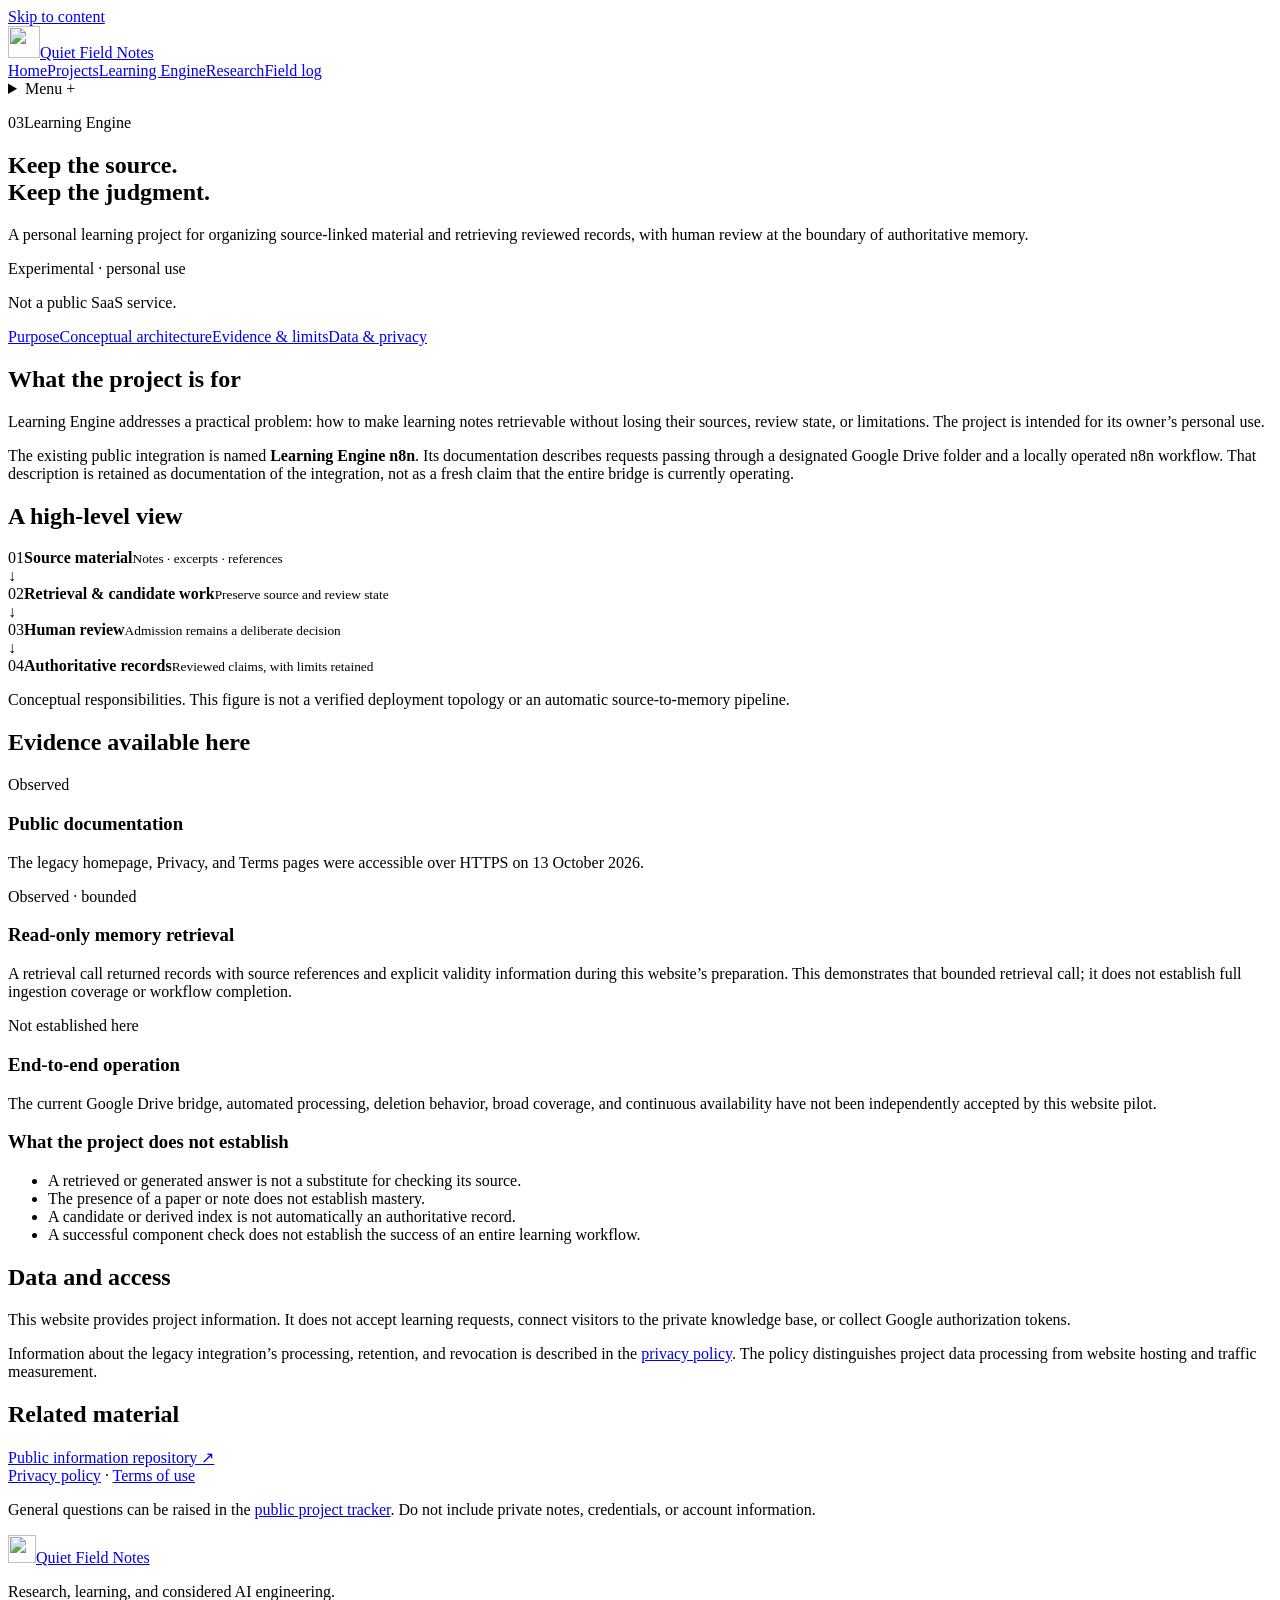
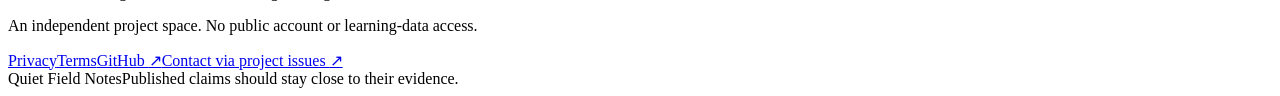
==== learning-engine.html @ ac960f38 "Publish reviewed pilot from Sites source a2852daf: learning-engine.html" ====
<!doctype html>
<html lang="en"><head><meta charset="utf-8"><meta name="viewport" content="width=device-width,initial-scale=1"><meta name="description" content="A personal learning project with source-linked material, reviewed memory, and explicit evidence limits."><meta name="color-scheme" content="light"><title>Learning Engine | Quiet Field Notes</title><link rel="icon" href="assets/mark.svg" type="image/svg+xml"><link rel="stylesheet" href="assets/site.css"></head>
<body><a class="skip-link" href="#main">Skip to content</a><header class="site-header"><div class="shell header-inner"><a class="brand" href="index.html" aria-label="Quiet Field Notes home"><img src="assets/mark.svg" width="32" height="32" alt=""><span>Quiet Field Notes</span></a><nav class="desktop-nav" aria-label="Main navigation"><a href="index.html">Home</a><a href="projects.html">Projects</a><a href="learning-engine.html" aria-current="page">Learning Engine</a><a href="research.html">Research</a><a href="log.html">Field log</a></nav><details class="mobile-nav"><summary>Menu <span aria-hidden="true">+</span></summary><nav aria-label="Mobile navigation"><a href="index.html">Home</a><a href="projects.html">Projects</a><a href="learning-engine.html" aria-current="page">Learning Engine</a><a href="research.html">Research</a><a href="log.html">Field log</a></nav></details></div></header>
<main id="main" tabindex="-1"><section class="page-head shell"><p class="eyebrow"><span class="index">03</span>Learning Engine</p><h1>Keep the source.<br>Keep the judgment.</h1><p class="lede">A personal learning project for organizing source-linked material and retrieving reviewed records, with human review at the boundary of authoritative memory.</p></section><section class="shell two-column content-section"><aside class="side-note"><span class="tag "><span class="tag-dot" aria-hidden="true"></span>Experimental · personal use</span><p>Not a public SaaS service.</p><nav aria-label="Learning Engine sections"><a href="#purpose">Purpose</a><a href="#architecture">Conceptual architecture</a><a href="#evidence">Evidence & limits</a><a href="#privacy">Data & privacy</a></nav></aside><div class="prose"><section id="purpose"><h2>What the project is for</h2><p>Learning Engine addresses a practical problem: how to make learning notes retrievable without losing their sources, review state, or limitations. The project is intended for its owner’s personal use.</p><p>The existing public integration is named <strong>Learning Engine n8n</strong>. Its documentation describes requests passing through a designated Google Drive folder and a locally operated n8n workflow. That description is retained as documentation of the integration, not as a fresh claim that the entire bridge is currently operating.</p></section><section id="architecture"><h2>A high-level view</h2><div class="architecture" role="img" aria-label="Conceptual model: source material, retrieval, human review, and authoritative records. This is not a deployment topology."><div><span>01</span><strong>Source material</strong><small>Notes · excerpts · references</small></div><span class="flow-arrow" aria-hidden="true">↓</span><div><span>02</span><strong>Retrieval & candidate work</strong><small>Preserve source and review state</small></div><span class="flow-arrow" aria-hidden="true">↓</span><div class="review-step"><span>03</span><strong>Human review</strong><small>Admission remains a deliberate decision</small></div><span class="flow-arrow" aria-hidden="true">↓</span><div><span>04</span><strong>Authoritative records</strong><small>Reviewed claims, with limits retained</small></div></div><p class="caption">Conceptual responsibilities. This figure is not a verified deployment topology or an automatic source-to-memory pipeline.</p></section><section id="evidence"><h2>Evidence available here</h2><div class="evidence-list"><article><span class="evidence-label">Observed</span><h3>Public documentation</h3><p>The legacy homepage, Privacy, and Terms pages were accessible over HTTPS on 13 October 2026.</p></article><article><span class="evidence-label">Observed · bounded</span><h3>Read-only memory retrieval</h3><p>A retrieval call returned records with source references and explicit validity information during this website’s preparation. This demonstrates that bounded retrieval call; it does not establish full ingestion coverage or workflow completion.</p></article><article><span class="evidence-label muted">Not established here</span><h3>End-to-end operation</h3><p>The current Google Drive bridge, automated processing, deletion behavior, broad coverage, and continuous availability have not been independently accepted by this website pilot.</p></article></div><h3>What the project does not establish</h3><ul><li>A retrieved or generated answer is not a substitute for checking its source.</li><li>The presence of a paper or note does not establish mastery.</li><li>A candidate or derived index is not automatically an authoritative record.</li><li>A successful component check does not establish the success of an entire learning workflow.</li></ul></section><section id="privacy"><h2>Data and access</h2><p>This website provides project information. It does not accept learning requests, connect visitors to the private knowledge base, or collect Google authorization tokens.</p><p>Information about the legacy integration’s processing, retention, and revocation is described in the <a href="privacy.html">privacy policy</a>. The policy distinguishes project data processing from website hosting and traffic measurement.</p></section><section><h2>Related material</h2><p><a href="https://github.com/hutianjie12345/learning-engine-info">Public information repository ↗</a><br><a href="privacy.html">Privacy policy</a> · <a href="terms.html">Terms of use</a></p><p>General questions can be raised in the <a href="https://github.com/hutianjie12345/learning-engine-info/issues">public project tracker</a>. Do not include private notes, credentials, or account information.</p></section></div></section></main>
<footer class="site-footer"><div class="shell footer-grid"><div><a class="brand" href="index.html"><img src="assets/mark.svg" width="28" height="28" alt=""><span>Quiet Field Notes</span></a><p>Research, learning, and considered AI engineering.</p><p class="fine">An independent project space. No public account or learning-data access.</p></div><nav aria-label="Footer navigation"><a href="privacy.html">Privacy</a><a href="terms.html">Terms</a><a href="https://github.com/hutianjie12345/learning-engine-info">GitHub <span aria-hidden="true">↗</span></a><a href="https://github.com/hutianjie12345/learning-engine-info/issues">Contact via project issues <span aria-hidden="true">↗</span></a></nav></div><div class="shell footer-bottom"><span>Quiet Field Notes</span><span>Published claims should stay close to their evidence.</span></div></footer></body></html>
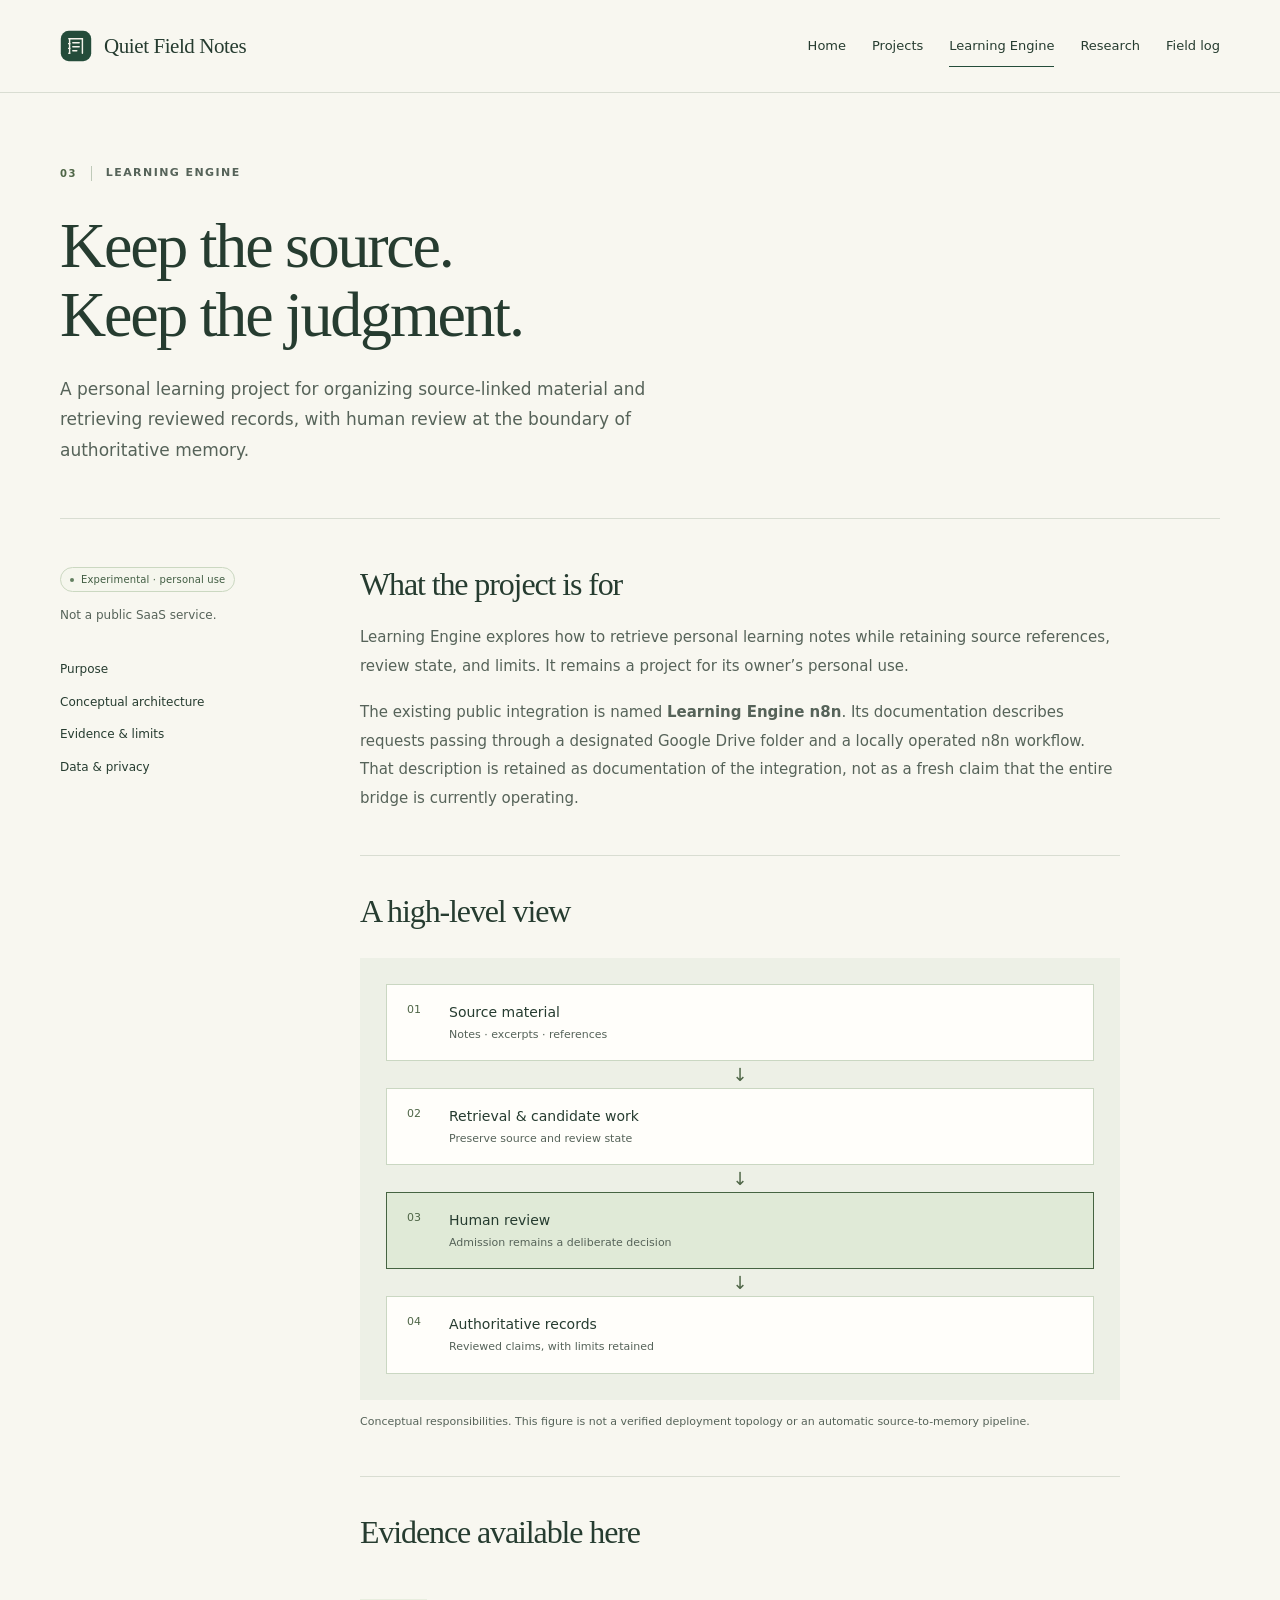
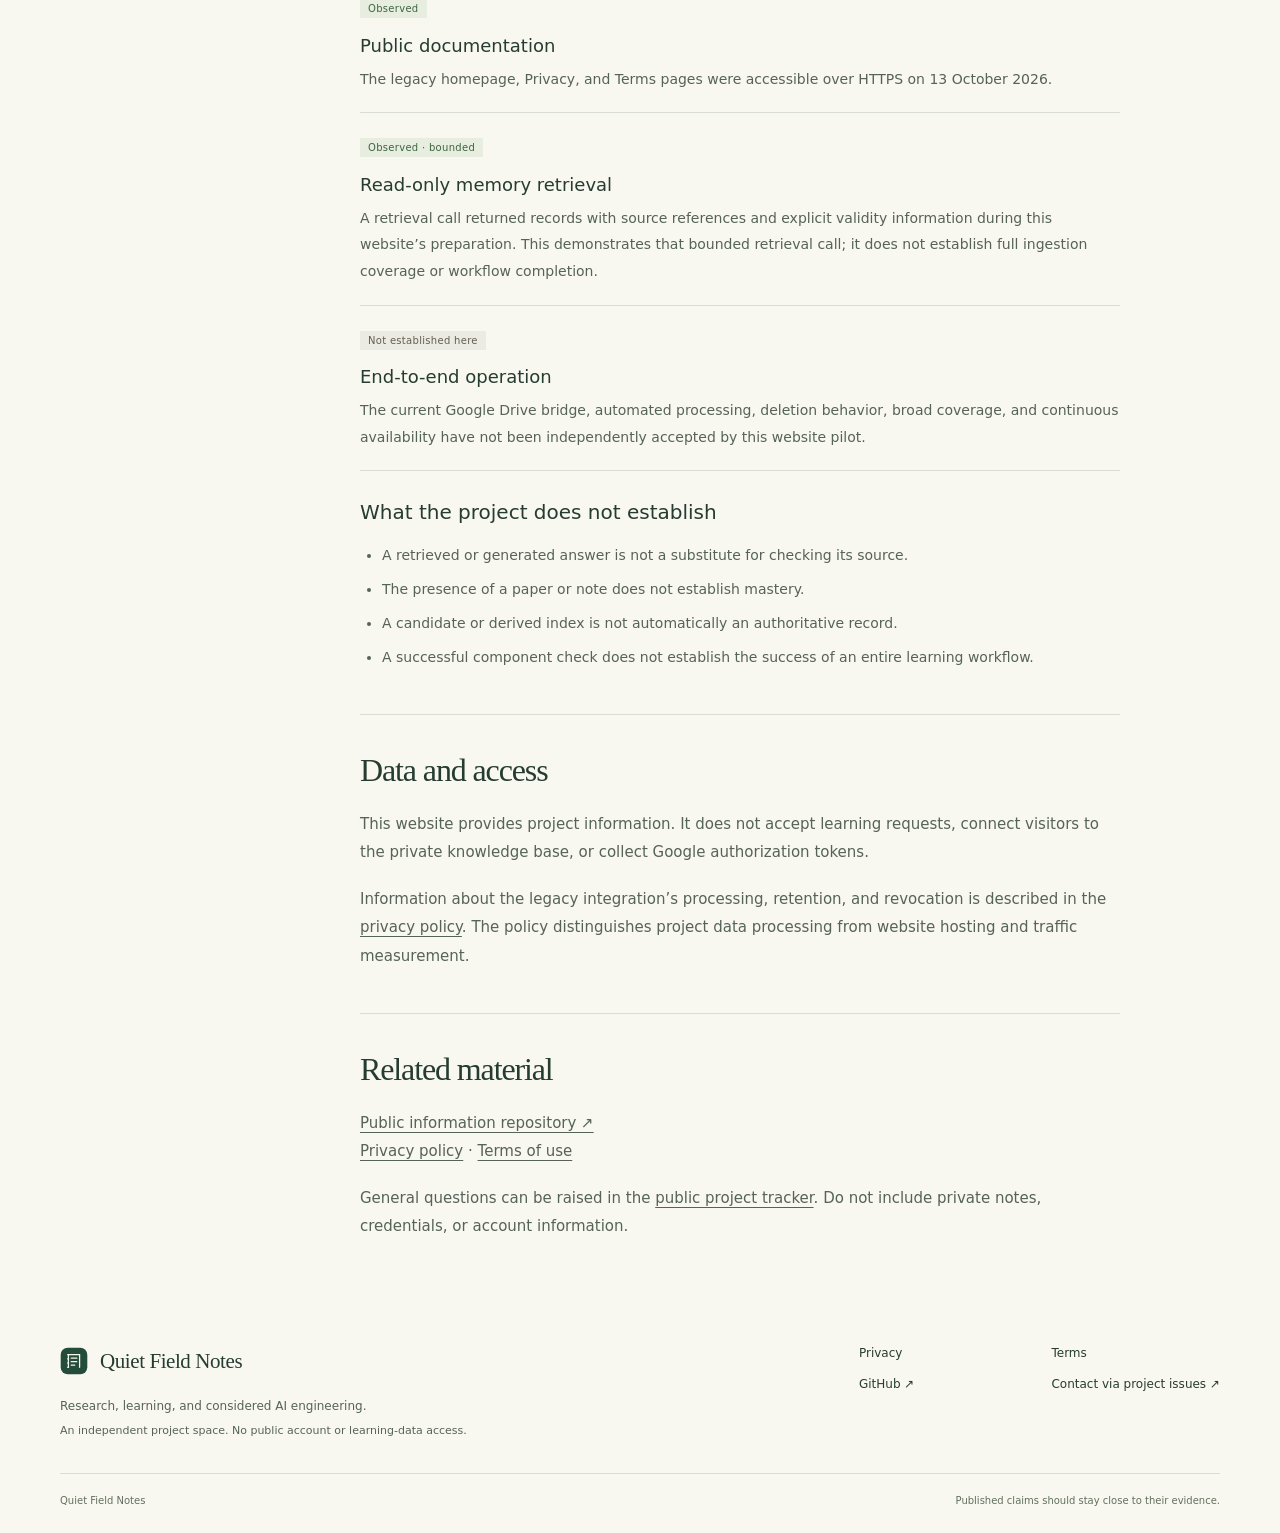
==== commit 5a6b5635: "Pilot round 1: bounded description update" ====
--- a/learning-engine.html
+++ b/learning-engine.html
@@ -1,5 +1,5 @@
-<!doctype html>
-<html lang="en"><head><meta charset="utf-8"><meta name="viewport" content="width=device-width,initial-scale=1"><meta name="description" content="A personal learning project with source-linked material, reviewed memory, and explicit evidence limits."><meta name="color-scheme" content="light"><title>Learning Engine | Quiet Field Notes</title><link rel="icon" href="assets/mark.svg" type="image/svg+xml"><link rel="stylesheet" href="assets/site.css"></head>
-<body><a class="skip-link" href="#main">Skip to content</a><header class="site-header"><div class="shell header-inner"><a class="brand" href="index.html" aria-label="Quiet Field Notes home"><img src="assets/mark.svg" width="32" height="32" alt=""><span>Quiet Field Notes</span></a><nav class="desktop-nav" aria-label="Main navigation"><a href="index.html">Home</a><a href="projects.html">Projects</a><a href="learning-engine.html" aria-current="page">Learning Engine</a><a href="research.html">Research</a><a href="log.html">Field log</a></nav><details class="mobile-nav"><summary>Menu <span aria-hidden="true">+</span></summary><nav aria-label="Mobile navigation"><a href="index.html">Home</a><a href="projects.html">Projects</a><a href="learning-engine.html" aria-current="page">Learning Engine</a><a href="research.html">Research</a><a href="log.html">Field log</a></nav></details></div></header>
-<main id="main" tabindex="-1"><section class="page-head shell"><p class="eyebrow"><span class="index">03</span>Learning Engine</p><h1>Keep the source.<br>Keep the judgment.</h1><p class="lede">A personal learning project for organizing source-linked material and retrieving reviewed records, with human review at the boundary of authoritative memory.</p></section><section class="shell two-column content-section"><aside class="side-note"><span class="tag "><span class="tag-dot" aria-hidden="true"></span>Experimental · personal use</span><p>Not a public SaaS service.</p><nav aria-label="Learning Engine sections"><a href="#purpose">Purpose</a><a href="#architecture">Conceptual architecture</a><a href="#evidence">Evidence & limits</a><a href="#privacy">Data & privacy</a></nav></aside><div class="prose"><section id="purpose"><h2>What the project is for</h2><p>Learning Engine addresses a practical problem: how to make learning notes retrievable without losing their sources, review state, or limitations. The project is intended for its owner’s personal use.</p><p>The existing public integration is named <strong>Learning Engine n8n</strong>. Its documentation describes requests passing through a designated Google Drive folder and a locally operated n8n workflow. That description is retained as documentation of the integration, not as a fresh claim that the entire bridge is currently operating.</p></section><section id="architecture"><h2>A high-level view</h2><div class="architecture" role="img" aria-label="Conceptual model: source material, retrieval, human review, and authoritative records. This is not a deployment topology."><div><span>01</span><strong>Source material</strong><small>Notes · excerpts · references</small></div><span class="flow-arrow" aria-hidden="true">↓</span><div><span>02</span><strong>Retrieval & candidate work</strong><small>Preserve source and review state</small></div><span class="flow-arrow" aria-hidden="true">↓</span><div class="review-step"><span>03</span><strong>Human review</strong><small>Admission remains a deliberate decision</small></div><span class="flow-arrow" aria-hidden="true">↓</span><div><span>04</span><strong>Authoritative records</strong><small>Reviewed claims, with limits retained</small></div></div><p class="caption">Conceptual responsibilities. This figure is not a verified deployment topology or an automatic source-to-memory pipeline.</p></section><section id="evidence"><h2>Evidence available here</h2><div class="evidence-list"><article><span class="evidence-label">Observed</span><h3>Public documentation</h3><p>The legacy homepage, Privacy, and Terms pages were accessible over HTTPS on 13 October 2026.</p></article><article><span class="evidence-label">Observed · bounded</span><h3>Read-only memory retrieval</h3><p>A retrieval call returned records with source references and explicit validity information during this website’s preparation. This demonstrates that bounded retrieval call; it does not establish full ingestion coverage or workflow completion.</p></article><article><span class="evidence-label muted">Not established here</span><h3>End-to-end operation</h3><p>The current Google Drive bridge, automated processing, deletion behavior, broad coverage, and continuous availability have not been independently accepted by this website pilot.</p></article></div><h3>What the project does not establish</h3><ul><li>A retrieved or generated answer is not a substitute for checking its source.</li><li>The presence of a paper or note does not establish mastery.</li><li>A candidate or derived index is not automatically an authoritative record.</li><li>A successful component check does not establish the success of an entire learning workflow.</li></ul></section><section id="privacy"><h2>Data and access</h2><p>This website provides project information. It does not accept learning requests, connect visitors to the private knowledge base, or collect Google authorization tokens.</p><p>Information about the legacy integration’s processing, retention, and revocation is described in the <a href="privacy.html">privacy policy</a>. The policy distinguishes project data processing from website hosting and traffic measurement.</p></section><section><h2>Related material</h2><p><a href="https://github.com/hutianjie12345/learning-engine-info">Public information repository ↗</a><br><a href="privacy.html">Privacy policy</a> · <a href="terms.html">Terms of use</a></p><p>General questions can be raised in the <a href="https://github.com/hutianjie12345/learning-engine-info/issues">public project tracker</a>. Do not include private notes, credentials, or account information.</p></section></div></section></main>
-<footer class="site-footer"><div class="shell footer-grid"><div><a class="brand" href="index.html"><img src="assets/mark.svg" width="28" height="28" alt=""><span>Quiet Field Notes</span></a><p>Research, learning, and considered AI engineering.</p><p class="fine">An independent project space. No public account or learning-data access.</p></div><nav aria-label="Footer navigation"><a href="privacy.html">Privacy</a><a href="terms.html">Terms</a><a href="https://github.com/hutianjie12345/learning-engine-info">GitHub <span aria-hidden="true">↗</span></a><a href="https://github.com/hutianjie12345/learning-engine-info/issues">Contact via project issues <span aria-hidden="true">↗</span></a></nav></div><div class="shell footer-bottom"><span>Quiet Field Notes</span><span>Published claims should stay close to their evidence.</span></div></footer></body></html>
+<!doctype html>
+<html lang="en"><head><meta charset="utf-8"><meta name="viewport" content="width=device-width,initial-scale=1"><meta name="description" content="A personal learning project with source-linked material, reviewed memory, and explicit evidence limits."><meta name="color-scheme" content="light"><title>Learning Engine | Quiet Field Notes</title><link rel="icon" href="assets/mark.svg" type="image/svg+xml"><link rel="stylesheet" href="assets/site.css"></head>
+<body><a class="skip-link" href="#main">Skip to content</a><header class="site-header"><div class="shell header-inner"><a class="brand" href="index.html" aria-label="Quiet Field Notes home"><img src="assets/mark.svg" width="32" height="32" alt=""><span>Quiet Field Notes</span></a><nav class="desktop-nav" aria-label="Main navigation"><a href="index.html">Home</a><a href="projects.html">Projects</a><a href="learning-engine.html" aria-current="page">Learning Engine</a><a href="research.html">Research</a><a href="log.html">Field log</a></nav><details class="mobile-nav"><summary>Menu <span aria-hidden="true">+</span></summary><nav aria-label="Mobile navigation"><a href="index.html">Home</a><a href="projects.html">Projects</a><a href="learning-engine.html" aria-current="page">Learning Engine</a><a href="research.html">Research</a><a href="log.html">Field log</a></nav></details></div></header>
+<main id="main" tabindex="-1"><section class="page-head shell"><p class="eyebrow"><span class="index">03</span>Learning Engine</p><h1>Keep the source.<br>Keep the judgment.</h1><p class="lede">A personal learning project for organizing source-linked material and retrieving reviewed records, with human review at the boundary of authoritative memory.</p></section><section class="shell two-column content-section"><aside class="side-note"><span class="tag "><span class="tag-dot" aria-hidden="true"></span>Experimental · personal use</span><p>Not a public SaaS service.</p><nav aria-label="Learning Engine sections"><a href="#purpose">Purpose</a><a href="#architecture">Conceptual architecture</a><a href="#evidence">Evidence & limits</a><a href="#privacy">Data & privacy</a></nav></aside><div class="prose"><section id="purpose"><h2>What the project is for</h2><p>Learning Engine explores how to retrieve personal learning notes while retaining source references, review state, and limits. It remains a project for its owner’s personal use.</p><p>The existing public integration is named <strong>Learning Engine n8n</strong>. Its documentation describes requests passing through a designated Google Drive folder and a locally operated n8n workflow. That description is retained as documentation of the integration, not as a fresh claim that the entire bridge is currently operating.</p></section><section id="architecture"><h2>A high-level view</h2><div class="architecture" role="img" aria-label="Conceptual model: source material, retrieval, human review, and authoritative records. This is not a deployment topology."><div><span>01</span><strong>Source material</strong><small>Notes · excerpts · references</small></div><span class="flow-arrow" aria-hidden="true">↓</span><div><span>02</span><strong>Retrieval & candidate work</strong><small>Preserve source and review state</small></div><span class="flow-arrow" aria-hidden="true">↓</span><div class="review-step"><span>03</span><strong>Human review</strong><small>Admission remains a deliberate decision</small></div><span class="flow-arrow" aria-hidden="true">↓</span><div><span>04</span><strong>Authoritative records</strong><small>Reviewed claims, with limits retained</small></div></div><p class="caption">Conceptual responsibilities. This figure is not a verified deployment topology or an automatic source-to-memory pipeline.</p></section><section id="evidence"><h2>Evidence available here</h2><div class="evidence-list"><article><span class="evidence-label">Observed</span><h3>Public documentation</h3><p>The legacy homepage, Privacy, and Terms pages were accessible over HTTPS on 13 October 2026.</p></article><article><span class="evidence-label">Observed · bounded</span><h3>Read-only memory retrieval</h3><p>A retrieval call returned records with source references and explicit validity information during this website’s preparation. This demonstrates that bounded retrieval call; it does not establish full ingestion coverage or workflow completion.</p></article><article><span class="evidence-label muted">Not established here</span><h3>End-to-end operation</h3><p>The current Google Drive bridge, automated processing, deletion behavior, broad coverage, and continuous availability have not been independently accepted by this website pilot.</p></article></div><h3>What the project does not establish</h3><ul><li>A retrieved or generated answer is not a substitute for checking its source.</li><li>The presence of a paper or note does not establish mastery.</li><li>A candidate or derived index is not automatically an authoritative record.</li><li>A successful component check does not establish the success of an entire learning workflow.</li></ul></section><section id="privacy"><h2>Data and access</h2><p>This website provides project information. It does not accept learning requests, connect visitors to the private knowledge base, or collect Google authorization tokens.</p><p>Information about the legacy integration’s processing, retention, and revocation is described in the <a href="privacy.html">privacy policy</a>. The policy distinguishes project data processing from website hosting and traffic measurement.</p></section><section><h2>Related material</h2><p><a href="https://github.com/hutianjie12345/learning-engine-info">Public information repository ↗</a><br><a href="privacy.html">Privacy policy</a> · <a href="terms.html">Terms of use</a></p><p>General questions can be raised in the <a href="https://github.com/hutianjie12345/learning-engine-info/issues">public project tracker</a>. Do not include private notes, credentials, or account information.</p></section></div></section></main>
+<footer class="site-footer"><div class="shell footer-grid"><div><a class="brand" href="index.html"><img src="assets/mark.svg" width="28" height="28" alt=""><span>Quiet Field Notes</span></a><p>Research, learning, and considered AI engineering.</p><p class="fine">An independent project space. No public account or learning-data access.</p></div><nav aria-label="Footer navigation"><a href="privacy.html">Privacy</a><a href="terms.html">Terms</a><a href="https://github.com/hutianjie12345/learning-engine-info">GitHub <span aria-hidden="true">↗</span></a><a href="https://github.com/hutianjie12345/learning-engine-info/issues">Contact via project issues <span aria-hidden="true">↗</span></a></nav></div><div class="shell footer-bottom"><span>Quiet Field Notes</span><span>Published claims should stay close to their evidence.</span></div></footer></body></html>
--- a/assets/site.css
+++ b/assets/site.css
@@ -0,0 +1,7 @@
+/* Quiet Field Notes — static, portable presentation */
+:root{--paper:#f8f7f0;--white:#fffefa;--ink:#263c30;--muted:#566359;--green:#244c3a;--line:#d9ddd2;--sage:#ebefe4;--serif:Georgia,'Times New Roman',serif;--sans:system-ui,-apple-system,BlinkMacSystemFont,'Segoe UI',sans-serif}
+*{box-sizing:border-box}html{scroll-behavior:smooth;scroll-padding-top:100px}body{margin:0;background:var(--paper);color:var(--ink);font:16px/1.65 var(--sans);-webkit-font-smoothing:antialiased}a{color:inherit;text-underline-offset:4px}a:hover{color:#397251}a:focus-visible,summary:focus-visible{outline:3px solid #8d4d16;outline-offset:5px;border-radius:2px}::selection{background:#d2e2c8;color:#163926}h1,h2,h3,h4,p,figure{margin:0}h1,h2,h3{font-weight:400}h1,h2{font-family:var(--serif);letter-spacing:-.035em}h1{font-size:clamp(44px,5vw,72px);line-height:1.08}h2{font-size:clamp(30px,3.1vw,44px);line-height:1.18}h3{font-size:25px;line-height:1.3}h4{font-size:16px;line-height:1.45;font-weight:600}em{font-weight:400;color:#416049}img,svg{max-width:100%}.shell{width:min(1160px,calc(100% - 80px));margin-inline:auto}.narrow{max-width:760px}.site-header{border-bottom:1px solid var(--line);background:var(--paper)}.header-inner{min-height:92px;display:flex;align-items:center;justify-content:space-between;gap:24px}.brand{display:inline-flex;align-items:center;gap:12px;font-family:var(--serif);font-size:21px;white-space:nowrap;text-decoration:none;letter-spacing:-.02em}.brand img{flex-shrink:0}.desktop-nav{display:flex;gap:26px;align-items:center}.desktop-nav a{text-decoration:none;font-size:13px;font-weight:500;padding:10px 0;border-bottom:1px solid transparent}.desktop-nav a[aria-current=page]{border-color:var(--green)}.mobile-nav{display:none}.skip-link{position:absolute;top:8px;left:16px;z-index:50;padding:10px 16px;background:var(--white);transform:translateY(-200%)}.skip-link:focus{transform:none}.hero{display:grid;grid-template-columns:1.14fr 1fr;align-items:center;gap:64px;padding-block:78px 82px}.eyebrow{display:flex;gap:14px;align-items:center;text-transform:uppercase;letter-spacing:.13em;font:11px/1.5 var(--sans);font-weight:600;color:var(--muted);margin-bottom:29px}.index{color:#4f6647;font-size:10px;border-right:1px solid #bfcab9;padding-right:14px}.hero h1{font-size:clamp(46px,4.7vw,68px)}.hero-lede{max-width:490px;margin-top:27px;font-size:17px;line-height:1.85;color:var(--muted)}.actions{display:flex;gap:28px;align-items:center;flex-wrap:wrap;margin-top:32px}.button{display:inline-flex;align-items:center;gap:25px;justify-content:space-between;background:var(--green);color:var(--white);padding:14px 20px;font-size:13px;font-weight:500;text-decoration:none;border:1px solid var(--green)}.button:hover{background:#376446;color:white}.text-link{display:inline-flex;align-items:center;gap:15px;font-size:13px;text-decoration:none;font-weight:600;border-bottom:1px solid #adbda5;padding-block:5px}.hero-topics{display:flex;gap:0;flex-wrap:wrap;margin-top:42px;color:var(--muted);font-size:10px;text-transform:uppercase;letter-spacing:.08em}.hero-topics span+span:before{content:' / ';color:#a5b09e;margin-inline:13px}.field-figure{position:relative;transform:rotate(-2deg);background:#edf0e5;border:1px solid #cdd7c8;padding:22px 24px 20px;box-shadow:10px 12px 0 #e8e8de}.figure-top{display:flex;justify-content:space-between;color:#52664e;font:10px/1.5 var(--sans);letter-spacing:.12em}.field-figure svg{display:block;width:100%;margin:3px 0 7px}.svg-label{font:600 12px var(--sans);letter-spacing:2px;fill:#234c39}.svg-small{font:9px var(--sans);fill:#465e48}.svg-label.light,.svg-small.light{fill:#fbfcf7}.svg-note{font:italic 10px var(--serif);fill:#596c56}.field-figure figcaption{display:flex;gap:10px;align-items:flex-start;font:11px/1.7 var(--sans);color:#52624c}.figure-rule{width:25px;height:1px;flex-shrink:0;background:#8ea495;margin-top:9px}.section{padding-block:58px 65px;border-top:1px solid var(--line)}.section-heading{display:grid;grid-template-columns:1.4fr 1fr;gap:90px;margin-bottom:34px;align-items:end}.section-heading .eyebrow{margin-bottom:17px}.section-heading>p{font-size:14px;color:var(--muted);max-width:360px;padding-bottom:4px}.section-heading.compact{display:flex;justify-content:space-between;align-items:end;gap:30px}.featured-project{display:grid;grid-template-columns:1.18fr 1fr;gap:80px;background:var(--sage);border:1px solid #d2ddc8;padding:40px}.card-meta{display:flex;justify-content:space-between;align-items:center;gap:15px;font-size:10px;text-transform:uppercase;letter-spacing:.1em;color:var(--muted);margin-bottom:27px}.tag{display:inline-flex;align-items:center;gap:7px;font:10px/1.5 var(--sans);letter-spacing:.015em;text-transform:none;padding:4px 9px;background:#f5f6ed;border:1px solid #cbd8c1;border-radius:20px;white-space:nowrap;color:#405d42}.tag-dot{height:4px;width:4px;border-radius:50%;background:#638060}.featured-project h3{font-family:var(--serif);font-size:35px;letter-spacing:-.025em}.featured-project>div>p{font-size:14px;line-height:1.8;color:var(--muted);margin-top:18px;max-width:470px}.featured-project .text-link{margin-top:24px}.feature-principles{display:grid;gap:20px;align-content:center}.feature-principles>div{position:relative;padding-left:42px;padding-bottom:17px;border-bottom:1px solid #cfd9c6}.feature-principles>div:last-child{border:0;padding-bottom:0}.feature-principles span{position:absolute;left:0;top:3px;color:#4f6647;font-size:11px;font-family:var(--serif)}.feature-principles p{color:var(--muted);font-size:13px;margin-top:5px}.project-cards{display:grid;grid-template-columns:1fr 1fr;gap:24px}.project-card{display:block;text-decoration:none;background:var(--white);border:1px solid var(--line);padding:30px}.project-card:hover{border-color:#a3b89a;color:var(--ink)}.project-card h3{font-family:var(--serif);font-size:29px}.project-card p{margin-top:14px;font-size:14px;color:var(--muted);max-width:440px}.card-status{display:block;font-size:11px;margin-top:27px;color:#66715f}.closing-note{border-block:1px solid var(--line);background:#eef0e6;margin-top:12px}.closing-inner{padding-block:58px 64px}.closing-inner>p:not(.eyebrow){font:clamp(27px,3.2vw,43px)/1.4 var(--serif);letter-spacing:-.025em}.closing-inner .text-link{margin-top:24px}.site-footer{padding-top:43px}.footer-grid{display:flex;justify-content:space-between;gap:40px;padding-bottom:33px}.footer-grid p{font-size:12px;color:var(--muted);margin-top:14px}.footer-grid .fine{font-size:11px;margin-top:5px;max-width:460px}.footer-grid nav{display:grid;grid-template-columns:1fr 1fr;gap:12px 24px;align-content:start;font-size:12px}.footer-grid nav a{text-decoration:none}.footer-bottom{border-top:1px solid var(--line);display:flex;justify-content:space-between;gap:20px;padding-block:19px 23px;font-size:10px;color:#61715e}.page-head{padding-top:72px;padding-bottom:52px;border-bottom:1px solid var(--line)}.page-head h1{max-width:850px}.lede{max-width:650px;margin-top:25px;color:var(--muted);font-size:17px;line-height:1.8}.content-section{padding-block:45px 60px}.project-jumps{display:flex;flex-wrap:wrap;gap:24px;font-size:12px;padding-bottom:29px;border-bottom:1px solid var(--line)}.project-jumps a{text-decoration:none}.project-detail{padding-block:41px;border-bottom:1px solid var(--line);scroll-margin-top:30px}.project-title{display:flex;align-items:start;gap:22px;margin-bottom:30px}.project-title .tag{margin-left:auto}.project-title h2{font-size:36px}.project-title p{font-size:14px;color:var(--muted);margin-top:8px}.project-number{color:#4f6647;font-size:11px;font-family:var(--serif);letter-spacing:.05em;line-height:2.2}.project-facts{margin:0 0 0 40px;display:grid;grid-template-columns:1fr 1fr;gap:25px 60px}.project-facts>div:last-child{grid-column:1/-1}.project-facts dt{text-transform:uppercase;color:#687461;font-size:10px;letter-spacing:.09em;margin-bottom:7px}.project-facts dd{margin:0;color:var(--muted);font-size:14px;line-height:1.85}.note-box{background:#eef1e6;padding:30px 35px;margin-top:0;margin-bottom:60px;border:1px solid #d3ddcb}.note-box h2{font-size:27px}.note-box p{margin-top:14px;color:var(--muted);font-size:14px}.note-box .text-link{margin-top:20px}.two-column{display:grid;grid-template-columns:230px 1fr;gap:70px}.side-note p{font-size:12px;color:var(--muted);margin-top:14px}.side-note nav{display:grid;gap:13px;margin-top:34px;font-size:12px}.side-note nav a{text-decoration:none}.prose{max-width:760px}.prose section+section{margin-top:43px;padding-top:35px;border-top:1px solid var(--line)}.prose h2{font-size:32px;line-height:1.3}.prose h3{font-size:20px;line-height:1.4;margin-top:27px}.prose p{margin-top:18px;font-size:15px;color:var(--muted);line-height:1.9}.prose ul{color:var(--muted);font-size:14px;line-height:1.85;padding-left:22px;margin-top:17px}.prose li+li{margin-top:8px}.architecture{margin-top:25px;background:#edf0e6;padding:26px}.architecture>div{display:grid;grid-template-columns:30px 1fr;column-gap:12px;border:1px solid #cad7c2;background:#fffefa;padding:16px 20px}.architecture>div>span{font-size:11px;color:#4f6647;grid-row:span 2}.architecture strong{font-size:14px;font-weight:500}.architecture small{font-size:11px;color:var(--muted);margin-top:2px}.architecture .review-step{border-color:#466442;background:#e0ead7}.flow-arrow{display:block;text-align:center;color:#4f6647;line-height:1.5;font-size:18px}.prose .caption{font-size:11px;margin-top:12px}.evidence-list{margin-top:21px}.evidence-list article{padding:20px 0;border-bottom:1px solid var(--line)}.evidence-label{font-size:10px;color:#3c643f;letter-spacing:.03em;background:#e8eedf;padding:4px 8px}.evidence-label.muted{background:#ecebe3;color:#645e50}.evidence-list h3{margin-top:12px;font-size:18px}.evidence-list p{font-size:14px;margin-top:8px}.research-grid{display:grid;grid-template-columns:1fr 1fr;gap:0 70px}.research-grid article{padding:22px 0 33px;border-bottom:1px solid var(--line);margin-bottom:16px}.research-grid h2{font-size:30px;margin-top:12px}.research-grid p{font-size:14px;color:var(--muted);margin-top:17px;max-width:460px}.log-list article{display:grid;grid-template-columns:190px 1fr;gap:65px;padding-block:20px 38px;border-bottom:1px solid var(--line);margin-bottom:30px}.log-date{display:flex;flex-direction:column;gap:10px;font-size:11px;letter-spacing:.08em}.log-date span{font-size:11px;color:var(--muted);letter-spacing:0}.log-list h2{font-size:30px}.log-list p{margin-top:16px;font-size:15px;line-height:1.85;color:var(--muted);max-width:740px}.log-list .text-link{margin-top:18px}.policy h2{margin-top:32px;font-size:27px}.policy .policy-date{font-size:11px;margin-top:0}.policy-notice{border-left:2px solid #6f835e;background:#ecefe3;padding:19px 24px;margin-top:21px}.policy-notice strong{font-size:12px;text-transform:uppercase;letter-spacing:.07em}.policy-notice p{font-size:13px;margin-top:9px}.error-page{min-height:65vh}.error-page h1{font-size:60px}
+@media(min-width:1600px){.hero{padding-block:95px 100px}}@media(max-width:1000px){.shell{width:calc(100% - 48px)}.desktop-nav{gap:16px}.desktop-nav a{font-size:11px}.brand{font-size:19px}.hero{gap:40px;padding-block:58px 60px}.hero h1{font-size:50px}.hero-lede{font-size:15px}.section-heading{gap:45px}.featured-project{gap:40px;padding:30px}.featured-project .card-meta{display:block}.featured-project .tag{margin-top:12px}.two-column{grid-template-columns:180px 1fr;gap:40px}.project-facts{gap:25px 35px}.project-title .tag{white-space:normal;max-width:180px}.research-grid{gap:0 40px}}
+@media(max-width:760px){.shell{width:calc(100% - 40px)}.header-inner{min-height:75px;position:relative}.brand{font-size:20px}.desktop-nav{display:none}.mobile-nav{display:block;font-size:12px}.mobile-nav summary{cursor:pointer;list-style:none;display:flex;gap:13px;padding:10px 0}.mobile-nav summary::-webkit-details-marker{display:none}.mobile-nav[open] nav{position:absolute;left:0;right:0;top:74px;z-index:10;display:grid;padding:15px 20px;gap:4px;background:var(--paper);border:1px solid var(--line);box-shadow:0 10px 20px #2937270c}.mobile-nav nav a{padding:10px;text-decoration:none;border-bottom:1px solid var(--line)}.mobile-nav nav a:last-child{border-bottom:none}.mobile-nav nav a[aria-current=page]{font-weight:700}.hero{grid-template-columns:1fr;gap:45px;padding-block:45px 56px}.hero h1{font-size:clamp(43px,10vw,63px)}.hero-lede{max-width:590px;font-size:16px}.hero .eyebrow{margin-bottom:24px}.hero-topics{margin-top:30px}.field-figure{max-width:520px;width:calc(100% - 12px);margin-inline:auto;transform:rotate(-1deg);padding:18px}.field-figure svg{max-height:360px}.actions{gap:21px;margin-top:26px}.section{padding-block:38px 42px}.section-heading{display:block;margin-bottom:26px}.section-heading>p{margin-top:20px;max-width:520px}.section-heading.compact{display:block}.section-heading.compact>.text-link{margin-top:18px}.featured-project{grid-template-columns:1fr;gap:30px;padding:25px}.featured-project .card-meta{display:flex;flex-wrap:wrap;margin-bottom:20px}.featured-project .tag{margin:0}.featured-project h3{font-size:32px}.feature-principles{gap:18px}.project-cards{grid-template-columns:1fr;gap:16px}.project-card{padding:25px}.project-card .card-meta{margin-bottom:20px}.closing-inner{padding-block:39px 43px}.closing-inner>p:not(.eyebrow){font-size:29px}.footer-grid{display:block}.footer-grid nav{margin-top:27px;max-width:400px;grid-template-columns:1fr 1.3fr;gap:14px}.footer-bottom{display:block}.footer-bottom span{display:block}.footer-bottom span+span{margin-top:7px}.page-head{padding-block:43px 34px}.page-head h1{font-size:46px}.page-head .eyebrow{margin-bottom:22px}.lede{font-size:16px;margin-top:22px}.content-section{padding-block:29px 40px}.project-jumps{gap:13px;font-size:11px}.project-title{flex-wrap:wrap;gap:13px}.project-title .tag{margin-left:30px;max-width:none}.project-title h2{font-size:30px}.project-facts{grid-template-columns:1fr;margin-left:0;gap:21px}.project-facts>div:last-child{grid-column:auto}.project-detail{padding-block:30px}.note-box{padding:24px;margin-bottom:40px;width:calc(100% - 40px)}.two-column{grid-template-columns:1fr;gap:30px}.side-note nav{display:flex;flex-wrap:wrap;gap:12px 18px;margin-top:20px;padding-bottom:20px;border-bottom:1px solid var(--line)}.prose h2{font-size:29px}.prose p{font-size:15px}.architecture{padding:19px}.architecture>div{padding:14px}.research-grid{grid-template-columns:1fr}.research-grid article{padding-top:12px}.log-list article{grid-template-columns:1fr;gap:18px}.log-date{flex-direction:row;gap:18px}.policy-notice{padding:18px}.policy h2{font-size:26px}.error-page h1{font-size:46px}}
+@media(prefers-reduced-motion:reduce){html{scroll-behavior:auto}*{animation:none!important;transition:none!important}}
+@media print{.site-header,.site-footer,.actions,.project-jumps,.side-note nav{display:none}.shell{width:100%}.hero,.two-column,.featured-project{display:block}.field-figure{transform:none;box-shadow:none}.page-head{padding-top:0}a{color:inherit}.section{break-inside:avoid}body{background:white;font-size:12pt}}
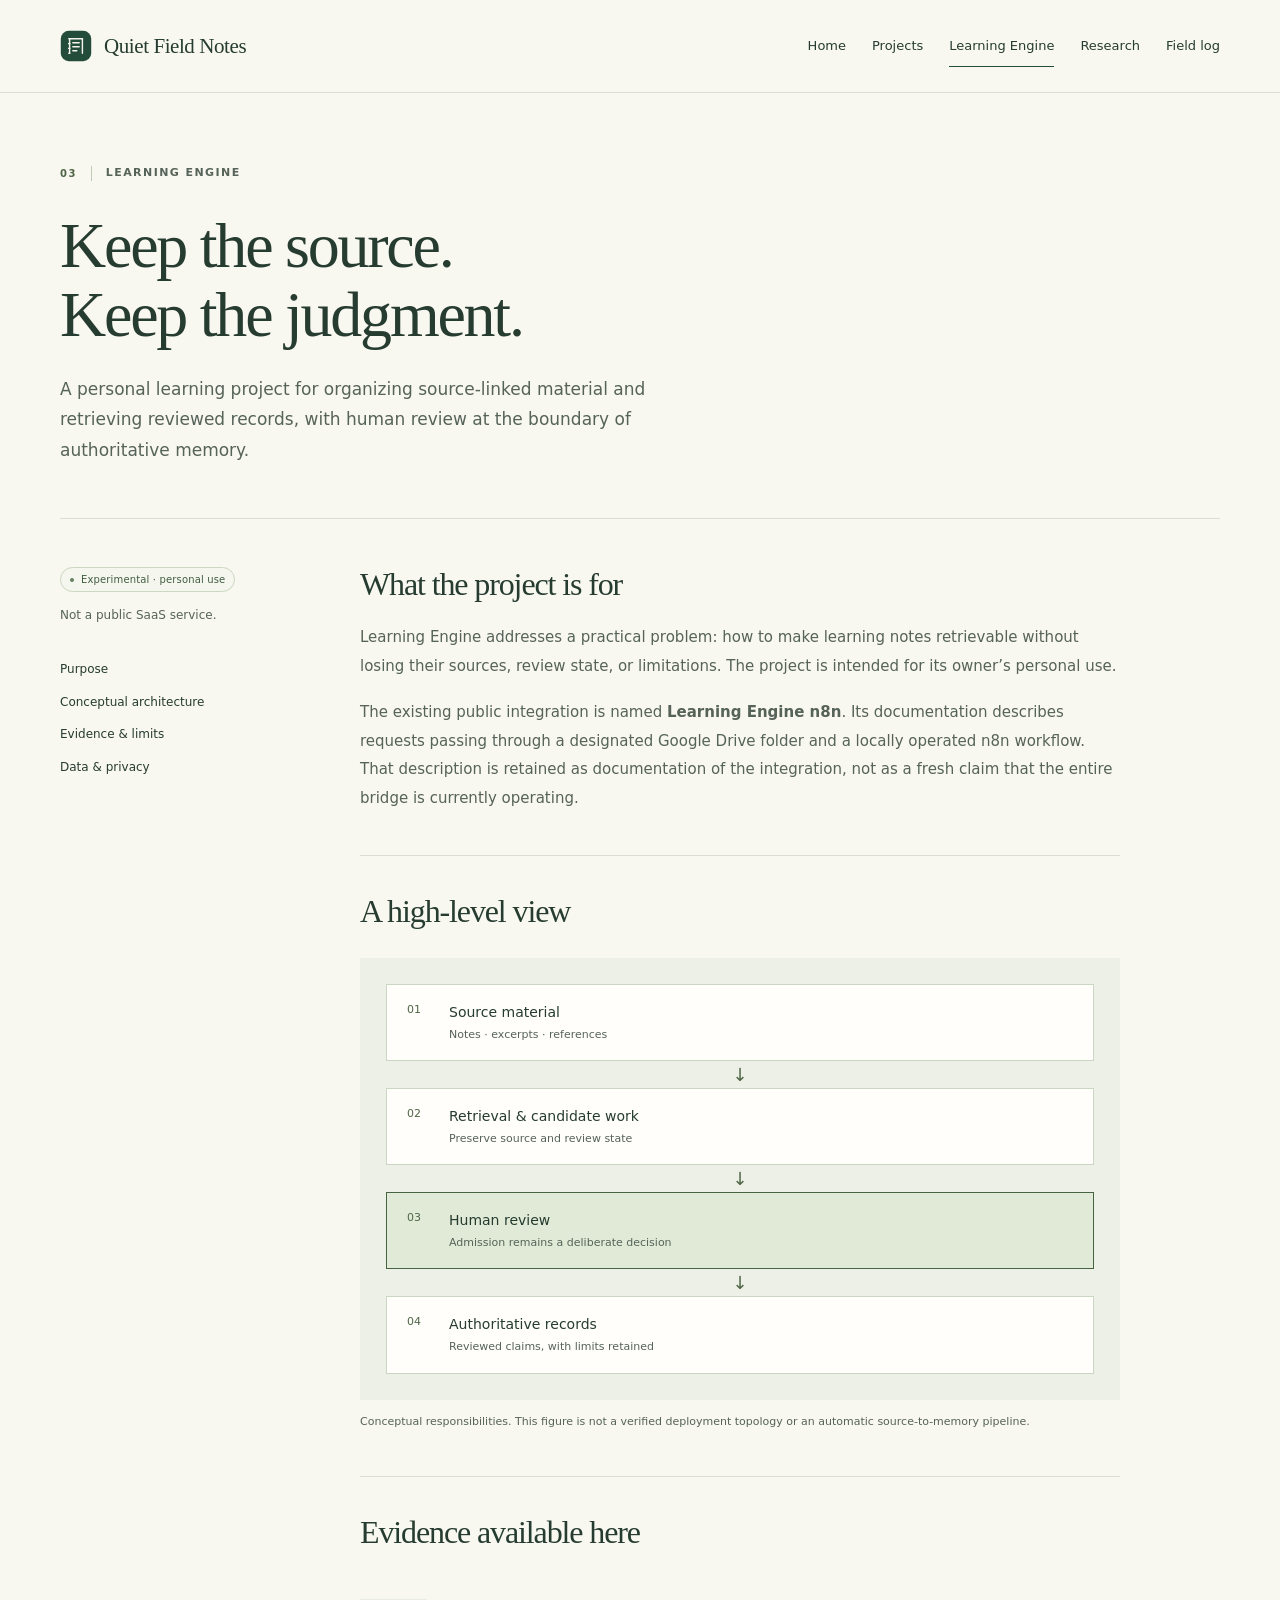
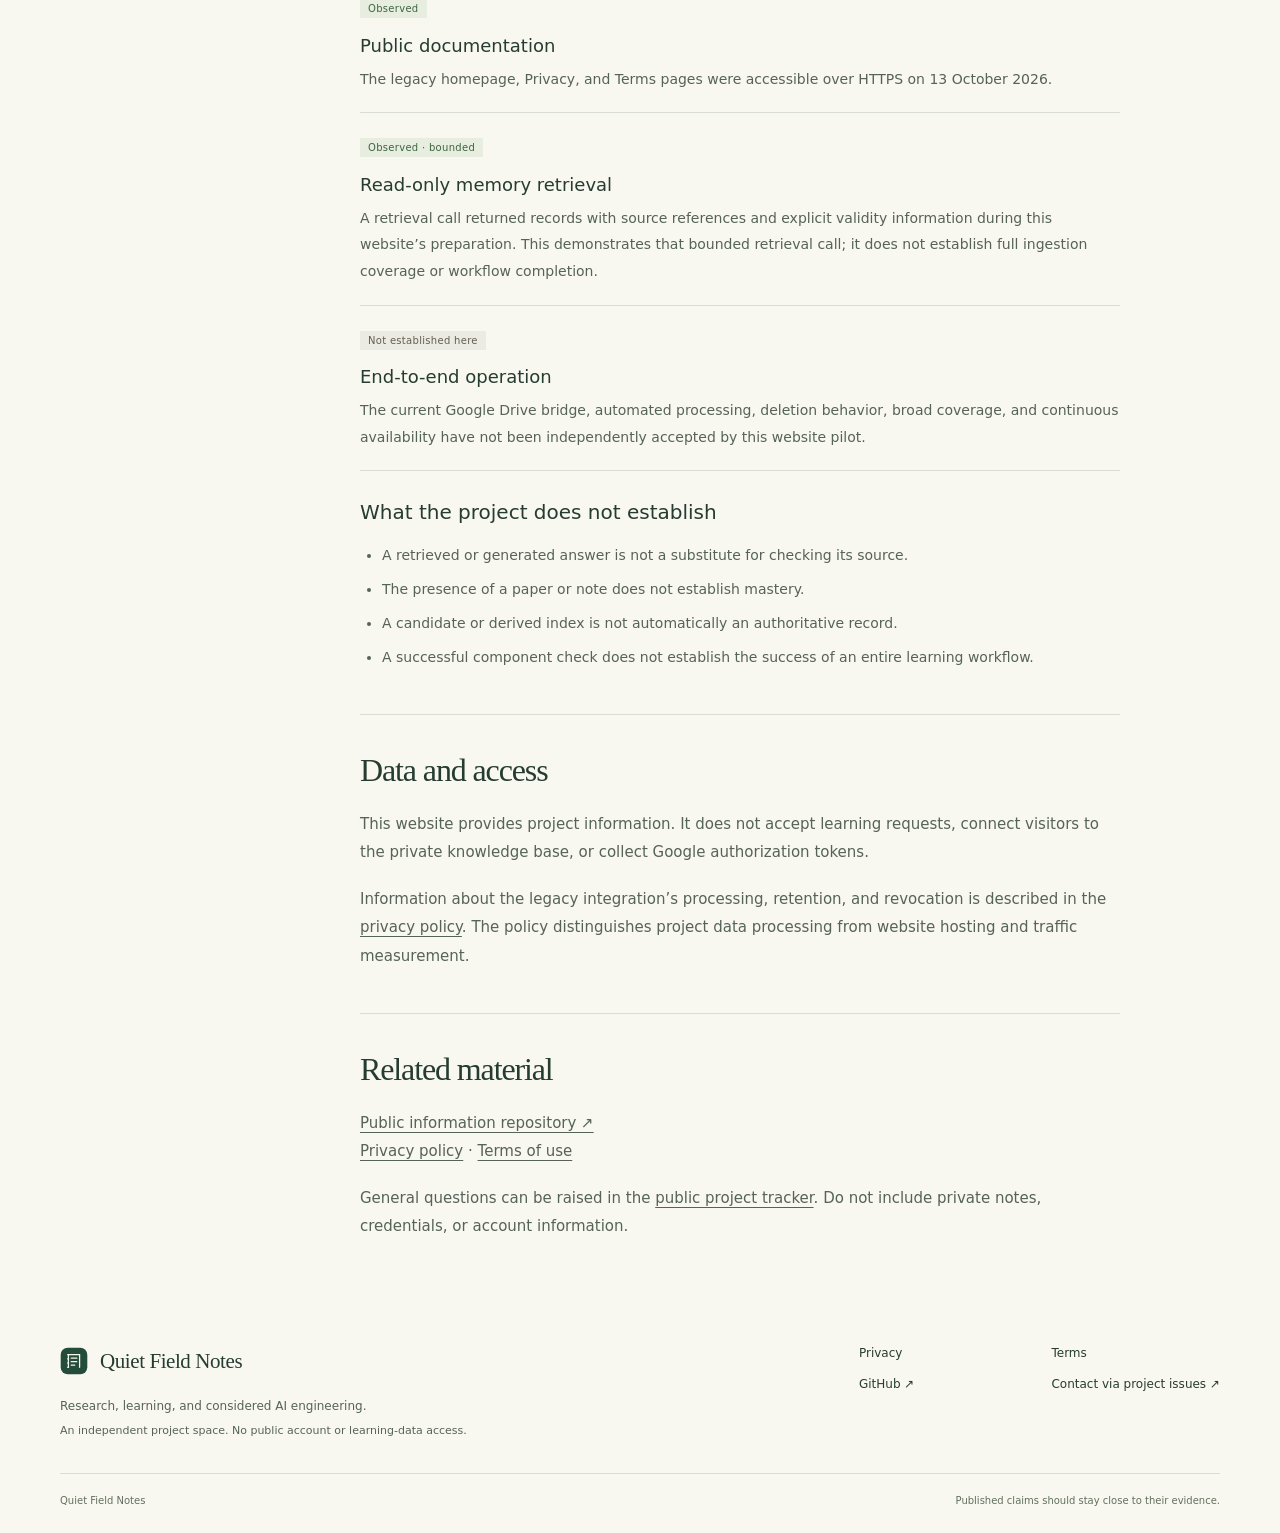
==== commit 040067e2: "Pilot round 1: restore reviewed stable website" ====
--- a/learning-engine.html
+++ b/learning-engine.html
@@ -1,5 +1,5 @@
 <!doctype html>
 <html lang="en"><head><meta charset="utf-8"><meta name="viewport" content="width=device-width,initial-scale=1"><meta name="description" content="A personal learning project with source-linked material, reviewed memory, and explicit evidence limits."><meta name="color-scheme" content="light"><title>Learning Engine | Quiet Field Notes</title><link rel="icon" href="assets/mark.svg" type="image/svg+xml"><link rel="stylesheet" href="assets/site.css"></head>
 <body><a class="skip-link" href="#main">Skip to content</a><header class="site-header"><div class="shell header-inner"><a class="brand" href="index.html" aria-label="Quiet Field Notes home"><img src="assets/mark.svg" width="32" height="32" alt=""><span>Quiet Field Notes</span></a><nav class="desktop-nav" aria-label="Main navigation"><a href="index.html">Home</a><a href="projects.html">Projects</a><a href="learning-engine.html" aria-current="page">Learning Engine</a><a href="research.html">Research</a><a href="log.html">Field log</a></nav><details class="mobile-nav"><summary>Menu <span aria-hidden="true">+</span></summary><nav aria-label="Mobile navigation"><a href="index.html">Home</a><a href="projects.html">Projects</a><a href="learning-engine.html" aria-current="page">Learning Engine</a><a href="research.html">Research</a><a href="log.html">Field log</a></nav></details></div></header>
-<main id="main" tabindex="-1"><section class="page-head shell"><p class="eyebrow"><span class="index">03</span>Learning Engine</p><h1>Keep the source.<br>Keep the judgment.</h1><p class="lede">A personal learning project for organizing source-linked material and retrieving reviewed records, with human review at the boundary of authoritative memory.</p></section><section class="shell two-column content-section"><aside class="side-note"><span class="tag "><span class="tag-dot" aria-hidden="true"></span>Experimental · personal use</span><p>Not a public SaaS service.</p><nav aria-label="Learning Engine sections"><a href="#purpose">Purpose</a><a href="#architecture">Conceptual architecture</a><a href="#evidence">Evidence & limits</a><a href="#privacy">Data & privacy</a></nav></aside><div class="prose"><section id="purpose"><h2>What the project is for</h2><p>Learning Engine explores how to retrieve personal learning notes while retaining source references, review state, and limits. It remains a project for its owner’s personal use.</p><p>The existing public integration is named <strong>Learning Engine n8n</strong>. Its documentation describes requests passing through a designated Google Drive folder and a locally operated n8n workflow. That description is retained as documentation of the integration, not as a fresh claim that the entire bridge is currently operating.</p></section><section id="architecture"><h2>A high-level view</h2><div class="architecture" role="img" aria-label="Conceptual model: source material, retrieval, human review, and authoritative records. This is not a deployment topology."><div><span>01</span><strong>Source material</strong><small>Notes · excerpts · references</small></div><span class="flow-arrow" aria-hidden="true">↓</span><div><span>02</span><strong>Retrieval & candidate work</strong><small>Preserve source and review state</small></div><span class="flow-arrow" aria-hidden="true">↓</span><div class="review-step"><span>03</span><strong>Human review</strong><small>Admission remains a deliberate decision</small></div><span class="flow-arrow" aria-hidden="true">↓</span><div><span>04</span><strong>Authoritative records</strong><small>Reviewed claims, with limits retained</small></div></div><p class="caption">Conceptual responsibilities. This figure is not a verified deployment topology or an automatic source-to-memory pipeline.</p></section><section id="evidence"><h2>Evidence available here</h2><div class="evidence-list"><article><span class="evidence-label">Observed</span><h3>Public documentation</h3><p>The legacy homepage, Privacy, and Terms pages were accessible over HTTPS on 13 October 2026.</p></article><article><span class="evidence-label">Observed · bounded</span><h3>Read-only memory retrieval</h3><p>A retrieval call returned records with source references and explicit validity information during this website’s preparation. This demonstrates that bounded retrieval call; it does not establish full ingestion coverage or workflow completion.</p></article><article><span class="evidence-label muted">Not established here</span><h3>End-to-end operation</h3><p>The current Google Drive bridge, automated processing, deletion behavior, broad coverage, and continuous availability have not been independently accepted by this website pilot.</p></article></div><h3>What the project does not establish</h3><ul><li>A retrieved or generated answer is not a substitute for checking its source.</li><li>The presence of a paper or note does not establish mastery.</li><li>A candidate or derived index is not automatically an authoritative record.</li><li>A successful component check does not establish the success of an entire learning workflow.</li></ul></section><section id="privacy"><h2>Data and access</h2><p>This website provides project information. It does not accept learning requests, connect visitors to the private knowledge base, or collect Google authorization tokens.</p><p>Information about the legacy integration’s processing, retention, and revocation is described in the <a href="privacy.html">privacy policy</a>. The policy distinguishes project data processing from website hosting and traffic measurement.</p></section><section><h2>Related material</h2><p><a href="https://github.com/hutianjie12345/learning-engine-info">Public information repository ↗</a><br><a href="privacy.html">Privacy policy</a> · <a href="terms.html">Terms of use</a></p><p>General questions can be raised in the <a href="https://github.com/hutianjie12345/learning-engine-info/issues">public project tracker</a>. Do not include private notes, credentials, or account information.</p></section></div></section></main>
+<main id="main" tabindex="-1"><section class="page-head shell"><p class="eyebrow"><span class="index">03</span>Learning Engine</p><h1>Keep the source.<br>Keep the judgment.</h1><p class="lede">A personal learning project for organizing source-linked material and retrieving reviewed records, with human review at the boundary of authoritative memory.</p></section><section class="shell two-column content-section"><aside class="side-note"><span class="tag "><span class="tag-dot" aria-hidden="true"></span>Experimental · personal use</span><p>Not a public SaaS service.</p><nav aria-label="Learning Engine sections"><a href="#purpose">Purpose</a><a href="#architecture">Conceptual architecture</a><a href="#evidence">Evidence & limits</a><a href="#privacy">Data & privacy</a></nav></aside><div class="prose"><section id="purpose"><h2>What the project is for</h2><p>Learning Engine addresses a practical problem: how to make learning notes retrievable without losing their sources, review state, or limitations. The project is intended for its owner’s personal use.</p><p>The existing public integration is named <strong>Learning Engine n8n</strong>. Its documentation describes requests passing through a designated Google Drive folder and a locally operated n8n workflow. That description is retained as documentation of the integration, not as a fresh claim that the entire bridge is currently operating.</p></section><section id="architecture"><h2>A high-level view</h2><div class="architecture" role="img" aria-label="Conceptual model: source material, retrieval, human review, and authoritative records. This is not a deployment topology."><div><span>01</span><strong>Source material</strong><small>Notes · excerpts · references</small></div><span class="flow-arrow" aria-hidden="true">↓</span><div><span>02</span><strong>Retrieval & candidate work</strong><small>Preserve source and review state</small></div><span class="flow-arrow" aria-hidden="true">↓</span><div class="review-step"><span>03</span><strong>Human review</strong><small>Admission remains a deliberate decision</small></div><span class="flow-arrow" aria-hidden="true">↓</span><div><span>04</span><strong>Authoritative records</strong><small>Reviewed claims, with limits retained</small></div></div><p class="caption">Conceptual responsibilities. This figure is not a verified deployment topology or an automatic source-to-memory pipeline.</p></section><section id="evidence"><h2>Evidence available here</h2><div class="evidence-list"><article><span class="evidence-label">Observed</span><h3>Public documentation</h3><p>The legacy homepage, Privacy, and Terms pages were accessible over HTTPS on 13 October 2026.</p></article><article><span class="evidence-label">Observed · bounded</span><h3>Read-only memory retrieval</h3><p>A retrieval call returned records with source references and explicit validity information during this website’s preparation. This demonstrates that bounded retrieval call; it does not establish full ingestion coverage or workflow completion.</p></article><article><span class="evidence-label muted">Not established here</span><h3>End-to-end operation</h3><p>The current Google Drive bridge, automated processing, deletion behavior, broad coverage, and continuous availability have not been independently accepted by this website pilot.</p></article></div><h3>What the project does not establish</h3><ul><li>A retrieved or generated answer is not a substitute for checking its source.</li><li>The presence of a paper or note does not establish mastery.</li><li>A candidate or derived index is not automatically an authoritative record.</li><li>A successful component check does not establish the success of an entire learning workflow.</li></ul></section><section id="privacy"><h2>Data and access</h2><p>This website provides project information. It does not accept learning requests, connect visitors to the private knowledge base, or collect Google authorization tokens.</p><p>Information about the legacy integration’s processing, retention, and revocation is described in the <a href="privacy.html">privacy policy</a>. The policy distinguishes project data processing from website hosting and traffic measurement.</p></section><section><h2>Related material</h2><p><a href="https://github.com/hutianjie12345/learning-engine-info">Public information repository ↗</a><br><a href="privacy.html">Privacy policy</a> · <a href="terms.html">Terms of use</a></p><p>General questions can be raised in the <a href="https://github.com/hutianjie12345/learning-engine-info/issues">public project tracker</a>. Do not include private notes, credentials, or account information.</p></section></div></section></main>
 <footer class="site-footer"><div class="shell footer-grid"><div><a class="brand" href="index.html"><img src="assets/mark.svg" width="28" height="28" alt=""><span>Quiet Field Notes</span></a><p>Research, learning, and considered AI engineering.</p><p class="fine">An independent project space. No public account or learning-data access.</p></div><nav aria-label="Footer navigation"><a href="privacy.html">Privacy</a><a href="terms.html">Terms</a><a href="https://github.com/hutianjie12345/learning-engine-info">GitHub <span aria-hidden="true">↗</span></a><a href="https://github.com/hutianjie12345/learning-engine-info/issues">Contact via project issues <span aria-hidden="true">↗</span></a></nav></div><div class="shell footer-bottom"><span>Quiet Field Notes</span><span>Published claims should stay close to their evidence.</span></div></footer></body></html>
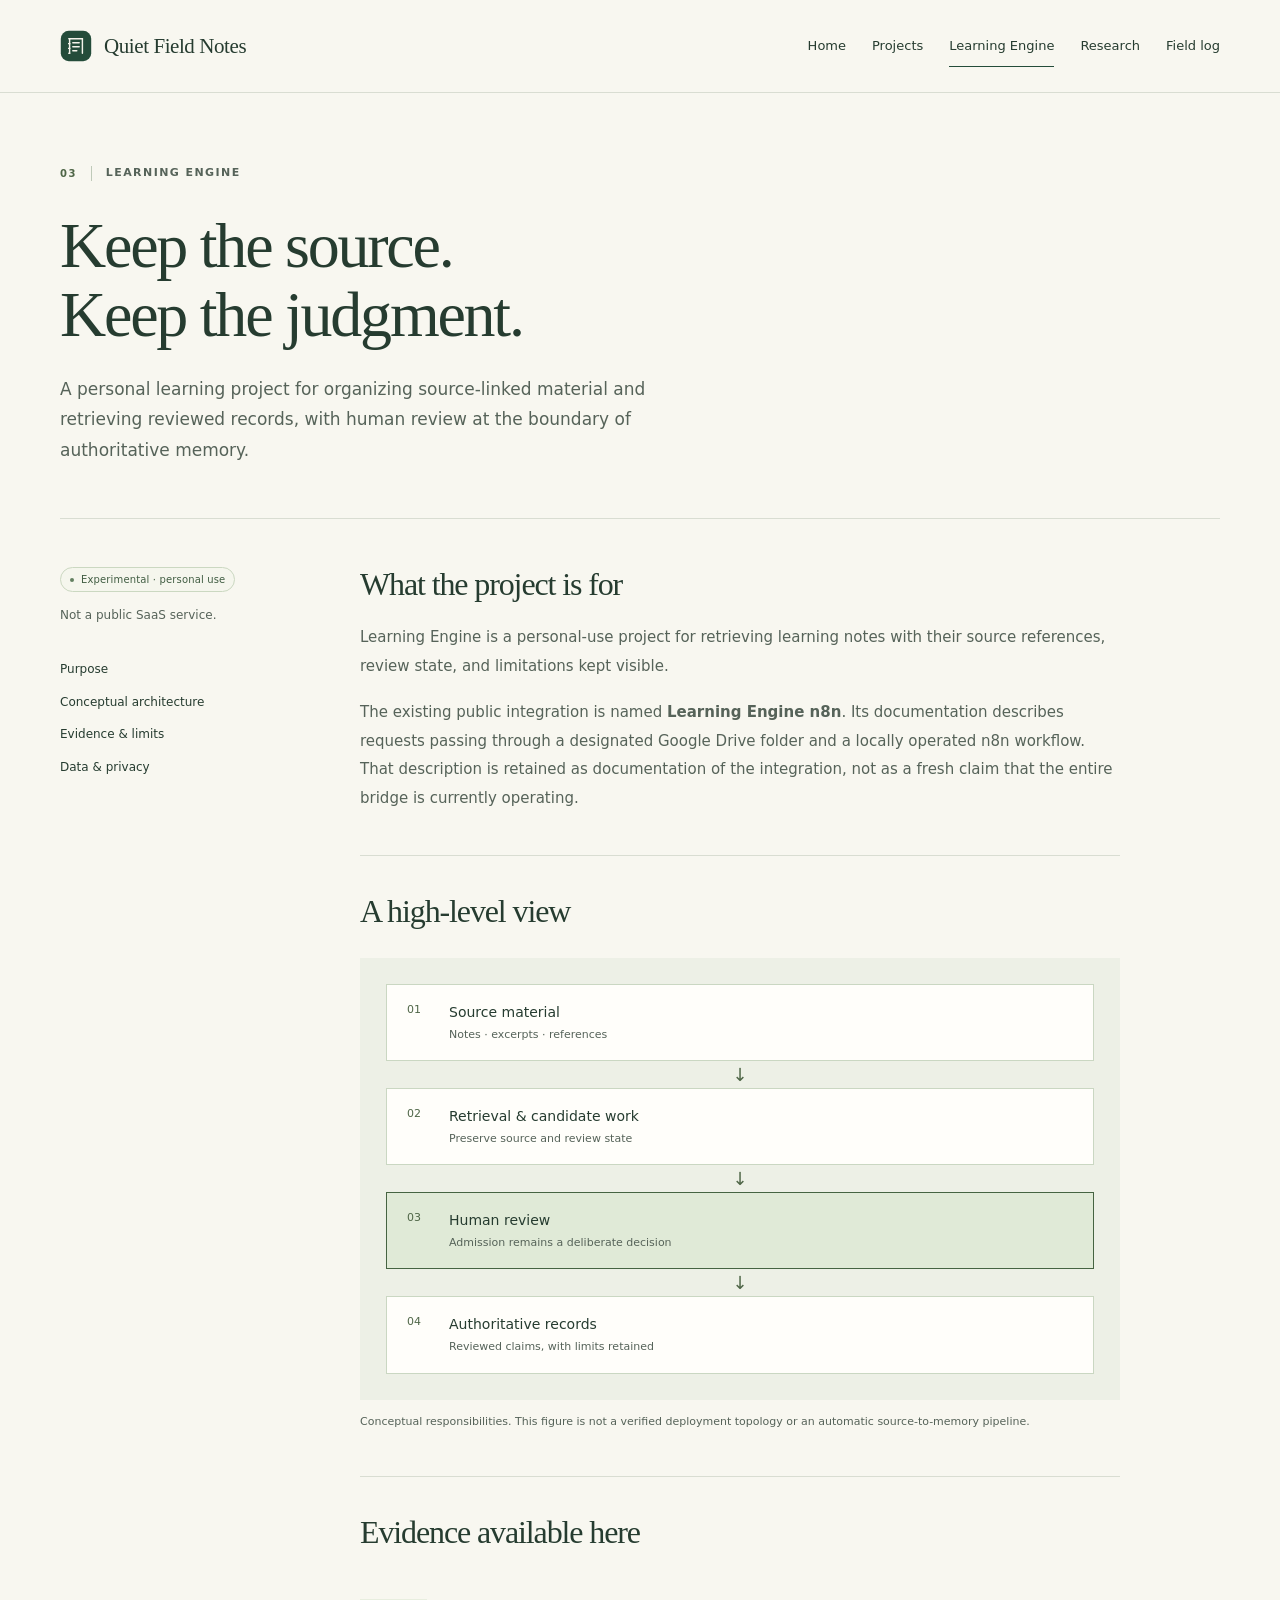
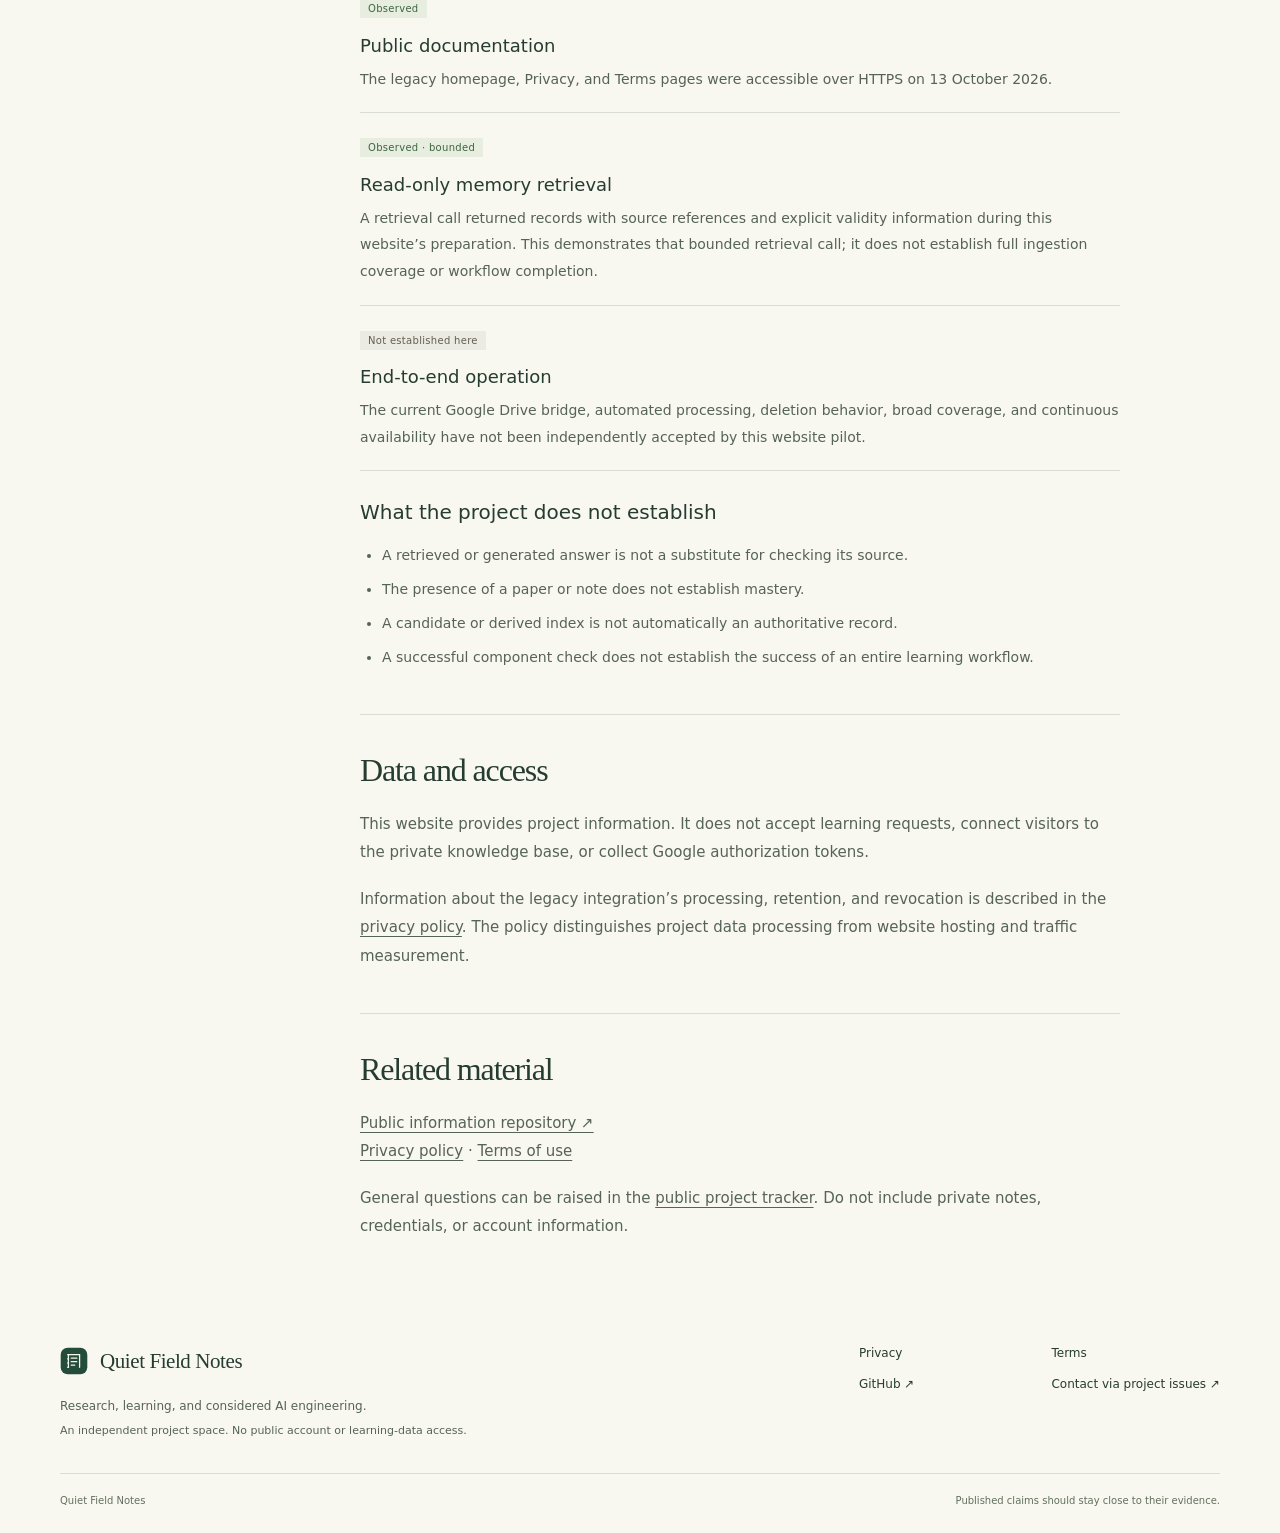
==== commit 4de0a0e7: "Pilot round 2: bounded description update" ====
--- a/learning-engine.html
+++ b/learning-engine.html
@@ -1,5 +1,5 @@
 <!doctype html>
 <html lang="en"><head><meta charset="utf-8"><meta name="viewport" content="width=device-width,initial-scale=1"><meta name="description" content="A personal learning project with source-linked material, reviewed memory, and explicit evidence limits."><meta name="color-scheme" content="light"><title>Learning Engine | Quiet Field Notes</title><link rel="icon" href="assets/mark.svg" type="image/svg+xml"><link rel="stylesheet" href="assets/site.css"></head>
 <body><a class="skip-link" href="#main">Skip to content</a><header class="site-header"><div class="shell header-inner"><a class="brand" href="index.html" aria-label="Quiet Field Notes home"><img src="assets/mark.svg" width="32" height="32" alt=""><span>Quiet Field Notes</span></a><nav class="desktop-nav" aria-label="Main navigation"><a href="index.html">Home</a><a href="projects.html">Projects</a><a href="learning-engine.html" aria-current="page">Learning Engine</a><a href="research.html">Research</a><a href="log.html">Field log</a></nav><details class="mobile-nav"><summary>Menu <span aria-hidden="true">+</span></summary><nav aria-label="Mobile navigation"><a href="index.html">Home</a><a href="projects.html">Projects</a><a href="learning-engine.html" aria-current="page">Learning Engine</a><a href="research.html">Research</a><a href="log.html">Field log</a></nav></details></div></header>
-<main id="main" tabindex="-1"><section class="page-head shell"><p class="eyebrow"><span class="index">03</span>Learning Engine</p><h1>Keep the source.<br>Keep the judgment.</h1><p class="lede">A personal learning project for organizing source-linked material and retrieving reviewed records, with human review at the boundary of authoritative memory.</p></section><section class="shell two-column content-section"><aside class="side-note"><span class="tag "><span class="tag-dot" aria-hidden="true"></span>Experimental · personal use</span><p>Not a public SaaS service.</p><nav aria-label="Learning Engine sections"><a href="#purpose">Purpose</a><a href="#architecture">Conceptual architecture</a><a href="#evidence">Evidence & limits</a><a href="#privacy">Data & privacy</a></nav></aside><div class="prose"><section id="purpose"><h2>What the project is for</h2><p>Learning Engine addresses a practical problem: how to make learning notes retrievable without losing their sources, review state, or limitations. The project is intended for its owner’s personal use.</p><p>The existing public integration is named <strong>Learning Engine n8n</strong>. Its documentation describes requests passing through a designated Google Drive folder and a locally operated n8n workflow. That description is retained as documentation of the integration, not as a fresh claim that the entire bridge is currently operating.</p></section><section id="architecture"><h2>A high-level view</h2><div class="architecture" role="img" aria-label="Conceptual model: source material, retrieval, human review, and authoritative records. This is not a deployment topology."><div><span>01</span><strong>Source material</strong><small>Notes · excerpts · references</small></div><span class="flow-arrow" aria-hidden="true">↓</span><div><span>02</span><strong>Retrieval & candidate work</strong><small>Preserve source and review state</small></div><span class="flow-arrow" aria-hidden="true">↓</span><div class="review-step"><span>03</span><strong>Human review</strong><small>Admission remains a deliberate decision</small></div><span class="flow-arrow" aria-hidden="true">↓</span><div><span>04</span><strong>Authoritative records</strong><small>Reviewed claims, with limits retained</small></div></div><p class="caption">Conceptual responsibilities. This figure is not a verified deployment topology or an automatic source-to-memory pipeline.</p></section><section id="evidence"><h2>Evidence available here</h2><div class="evidence-list"><article><span class="evidence-label">Observed</span><h3>Public documentation</h3><p>The legacy homepage, Privacy, and Terms pages were accessible over HTTPS on 13 October 2026.</p></article><article><span class="evidence-label">Observed · bounded</span><h3>Read-only memory retrieval</h3><p>A retrieval call returned records with source references and explicit validity information during this website’s preparation. This demonstrates that bounded retrieval call; it does not establish full ingestion coverage or workflow completion.</p></article><article><span class="evidence-label muted">Not established here</span><h3>End-to-end operation</h3><p>The current Google Drive bridge, automated processing, deletion behavior, broad coverage, and continuous availability have not been independently accepted by this website pilot.</p></article></div><h3>What the project does not establish</h3><ul><li>A retrieved or generated answer is not a substitute for checking its source.</li><li>The presence of a paper or note does not establish mastery.</li><li>A candidate or derived index is not automatically an authoritative record.</li><li>A successful component check does not establish the success of an entire learning workflow.</li></ul></section><section id="privacy"><h2>Data and access</h2><p>This website provides project information. It does not accept learning requests, connect visitors to the private knowledge base, or collect Google authorization tokens.</p><p>Information about the legacy integration’s processing, retention, and revocation is described in the <a href="privacy.html">privacy policy</a>. The policy distinguishes project data processing from website hosting and traffic measurement.</p></section><section><h2>Related material</h2><p><a href="https://github.com/hutianjie12345/learning-engine-info">Public information repository ↗</a><br><a href="privacy.html">Privacy policy</a> · <a href="terms.html">Terms of use</a></p><p>General questions can be raised in the <a href="https://github.com/hutianjie12345/learning-engine-info/issues">public project tracker</a>. Do not include private notes, credentials, or account information.</p></section></div></section></main>
+<main id="main" tabindex="-1"><section class="page-head shell"><p class="eyebrow"><span class="index">03</span>Learning Engine</p><h1>Keep the source.<br>Keep the judgment.</h1><p class="lede">A personal learning project for organizing source-linked material and retrieving reviewed records, with human review at the boundary of authoritative memory.</p></section><section class="shell two-column content-section"><aside class="side-note"><span class="tag "><span class="tag-dot" aria-hidden="true"></span>Experimental · personal use</span><p>Not a public SaaS service.</p><nav aria-label="Learning Engine sections"><a href="#purpose">Purpose</a><a href="#architecture">Conceptual architecture</a><a href="#evidence">Evidence & limits</a><a href="#privacy">Data & privacy</a></nav></aside><div class="prose"><section id="purpose"><h2>What the project is for</h2><p>Learning Engine is a personal-use project for retrieving learning notes with their source references, review state, and limitations kept visible.</p><p>The existing public integration is named <strong>Learning Engine n8n</strong>. Its documentation describes requests passing through a designated Google Drive folder and a locally operated n8n workflow. That description is retained as documentation of the integration, not as a fresh claim that the entire bridge is currently operating.</p></section><section id="architecture"><h2>A high-level view</h2><div class="architecture" role="img" aria-label="Conceptual model: source material, retrieval, human review, and authoritative records. This is not a deployment topology."><div><span>01</span><strong>Source material</strong><small>Notes · excerpts · references</small></div><span class="flow-arrow" aria-hidden="true">↓</span><div><span>02</span><strong>Retrieval & candidate work</strong><small>Preserve source and review state</small></div><span class="flow-arrow" aria-hidden="true">↓</span><div class="review-step"><span>03</span><strong>Human review</strong><small>Admission remains a deliberate decision</small></div><span class="flow-arrow" aria-hidden="true">↓</span><div><span>04</span><strong>Authoritative records</strong><small>Reviewed claims, with limits retained</small></div></div><p class="caption">Conceptual responsibilities. This figure is not a verified deployment topology or an automatic source-to-memory pipeline.</p></section><section id="evidence"><h2>Evidence available here</h2><div class="evidence-list"><article><span class="evidence-label">Observed</span><h3>Public documentation</h3><p>The legacy homepage, Privacy, and Terms pages were accessible over HTTPS on 13 October 2026.</p></article><article><span class="evidence-label">Observed · bounded</span><h3>Read-only memory retrieval</h3><p>A retrieval call returned records with source references and explicit validity information during this website’s preparation. This demonstrates that bounded retrieval call; it does not establish full ingestion coverage or workflow completion.</p></article><article><span class="evidence-label muted">Not established here</span><h3>End-to-end operation</h3><p>The current Google Drive bridge, automated processing, deletion behavior, broad coverage, and continuous availability have not been independently accepted by this website pilot.</p></article></div><h3>What the project does not establish</h3><ul><li>A retrieved or generated answer is not a substitute for checking its source.</li><li>The presence of a paper or note does not establish mastery.</li><li>A candidate or derived index is not automatically an authoritative record.</li><li>A successful component check does not establish the success of an entire learning workflow.</li></ul></section><section id="privacy"><h2>Data and access</h2><p>This website provides project information. It does not accept learning requests, connect visitors to the private knowledge base, or collect Google authorization tokens.</p><p>Information about the legacy integration’s processing, retention, and revocation is described in the <a href="privacy.html">privacy policy</a>. The policy distinguishes project data processing from website hosting and traffic measurement.</p></section><section><h2>Related material</h2><p><a href="https://github.com/hutianjie12345/learning-engine-info">Public information repository ↗</a><br><a href="privacy.html">Privacy policy</a> · <a href="terms.html">Terms of use</a></p><p>General questions can be raised in the <a href="https://github.com/hutianjie12345/learning-engine-info/issues">public project tracker</a>. Do not include private notes, credentials, or account information.</p></section></div></section></main>
 <footer class="site-footer"><div class="shell footer-grid"><div><a class="brand" href="index.html"><img src="assets/mark.svg" width="28" height="28" alt=""><span>Quiet Field Notes</span></a><p>Research, learning, and considered AI engineering.</p><p class="fine">An independent project space. No public account or learning-data access.</p></div><nav aria-label="Footer navigation"><a href="privacy.html">Privacy</a><a href="terms.html">Terms</a><a href="https://github.com/hutianjie12345/learning-engine-info">GitHub <span aria-hidden="true">↗</span></a><a href="https://github.com/hutianjie12345/learning-engine-info/issues">Contact via project issues <span aria-hidden="true">↗</span></a></nav></div><div class="shell footer-bottom"><span>Quiet Field Notes</span><span>Published claims should stay close to their evidence.</span></div></footer></body></html>
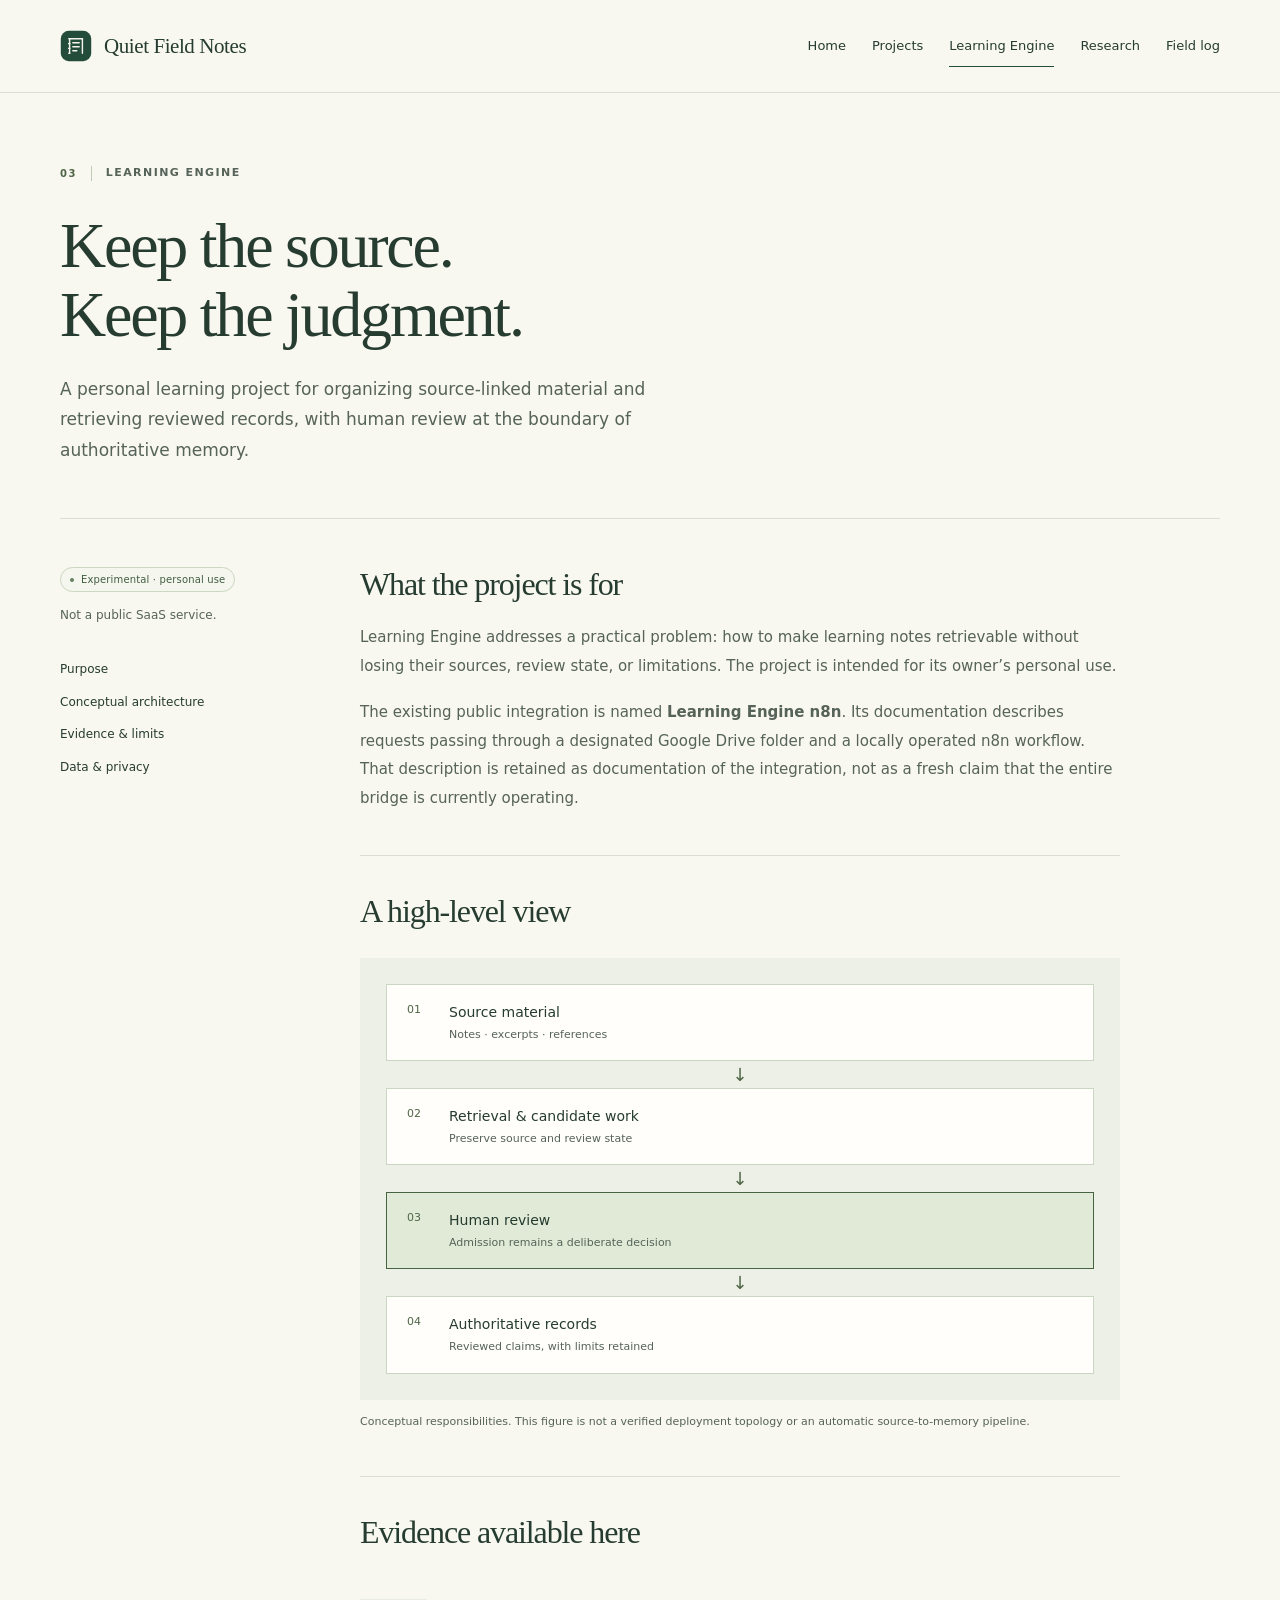
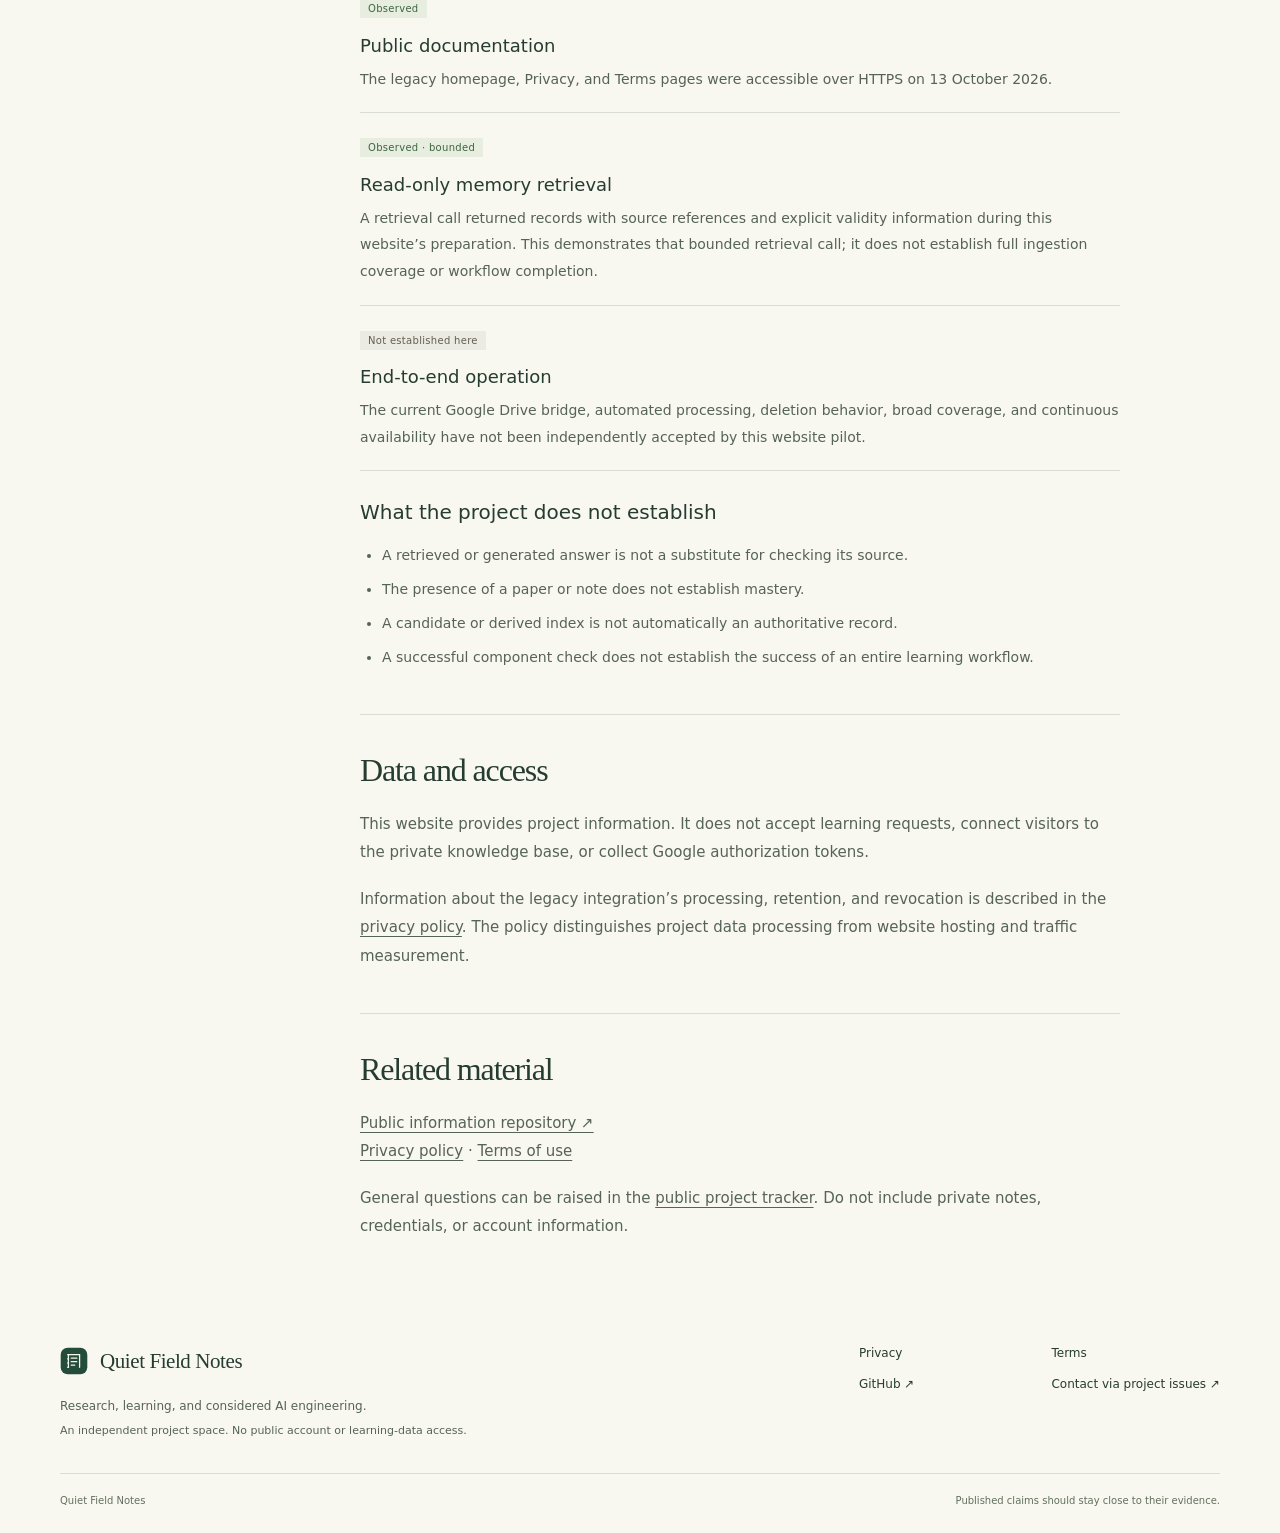
==== commit 10488b0a: "Pilot round 2: restore reviewed stable website" ====
--- a/learning-engine.html
+++ b/learning-engine.html
@@ -1,5 +1,5 @@
 <!doctype html>
 <html lang="en"><head><meta charset="utf-8"><meta name="viewport" content="width=device-width,initial-scale=1"><meta name="description" content="A personal learning project with source-linked material, reviewed memory, and explicit evidence limits."><meta name="color-scheme" content="light"><title>Learning Engine | Quiet Field Notes</title><link rel="icon" href="assets/mark.svg" type="image/svg+xml"><link rel="stylesheet" href="assets/site.css"></head>
 <body><a class="skip-link" href="#main">Skip to content</a><header class="site-header"><div class="shell header-inner"><a class="brand" href="index.html" aria-label="Quiet Field Notes home"><img src="assets/mark.svg" width="32" height="32" alt=""><span>Quiet Field Notes</span></a><nav class="desktop-nav" aria-label="Main navigation"><a href="index.html">Home</a><a href="projects.html">Projects</a><a href="learning-engine.html" aria-current="page">Learning Engine</a><a href="research.html">Research</a><a href="log.html">Field log</a></nav><details class="mobile-nav"><summary>Menu <span aria-hidden="true">+</span></summary><nav aria-label="Mobile navigation"><a href="index.html">Home</a><a href="projects.html">Projects</a><a href="learning-engine.html" aria-current="page">Learning Engine</a><a href="research.html">Research</a><a href="log.html">Field log</a></nav></details></div></header>
-<main id="main" tabindex="-1"><section class="page-head shell"><p class="eyebrow"><span class="index">03</span>Learning Engine</p><h1>Keep the source.<br>Keep the judgment.</h1><p class="lede">A personal learning project for organizing source-linked material and retrieving reviewed records, with human review at the boundary of authoritative memory.</p></section><section class="shell two-column content-section"><aside class="side-note"><span class="tag "><span class="tag-dot" aria-hidden="true"></span>Experimental · personal use</span><p>Not a public SaaS service.</p><nav aria-label="Learning Engine sections"><a href="#purpose">Purpose</a><a href="#architecture">Conceptual architecture</a><a href="#evidence">Evidence & limits</a><a href="#privacy">Data & privacy</a></nav></aside><div class="prose"><section id="purpose"><h2>What the project is for</h2><p>Learning Engine is a personal-use project for retrieving learning notes with their source references, review state, and limitations kept visible.</p><p>The existing public integration is named <strong>Learning Engine n8n</strong>. Its documentation describes requests passing through a designated Google Drive folder and a locally operated n8n workflow. That description is retained as documentation of the integration, not as a fresh claim that the entire bridge is currently operating.</p></section><section id="architecture"><h2>A high-level view</h2><div class="architecture" role="img" aria-label="Conceptual model: source material, retrieval, human review, and authoritative records. This is not a deployment topology."><div><span>01</span><strong>Source material</strong><small>Notes · excerpts · references</small></div><span class="flow-arrow" aria-hidden="true">↓</span><div><span>02</span><strong>Retrieval & candidate work</strong><small>Preserve source and review state</small></div><span class="flow-arrow" aria-hidden="true">↓</span><div class="review-step"><span>03</span><strong>Human review</strong><small>Admission remains a deliberate decision</small></div><span class="flow-arrow" aria-hidden="true">↓</span><div><span>04</span><strong>Authoritative records</strong><small>Reviewed claims, with limits retained</small></div></div><p class="caption">Conceptual responsibilities. This figure is not a verified deployment topology or an automatic source-to-memory pipeline.</p></section><section id="evidence"><h2>Evidence available here</h2><div class="evidence-list"><article><span class="evidence-label">Observed</span><h3>Public documentation</h3><p>The legacy homepage, Privacy, and Terms pages were accessible over HTTPS on 13 October 2026.</p></article><article><span class="evidence-label">Observed · bounded</span><h3>Read-only memory retrieval</h3><p>A retrieval call returned records with source references and explicit validity information during this website’s preparation. This demonstrates that bounded retrieval call; it does not establish full ingestion coverage or workflow completion.</p></article><article><span class="evidence-label muted">Not established here</span><h3>End-to-end operation</h3><p>The current Google Drive bridge, automated processing, deletion behavior, broad coverage, and continuous availability have not been independently accepted by this website pilot.</p></article></div><h3>What the project does not establish</h3><ul><li>A retrieved or generated answer is not a substitute for checking its source.</li><li>The presence of a paper or note does not establish mastery.</li><li>A candidate or derived index is not automatically an authoritative record.</li><li>A successful component check does not establish the success of an entire learning workflow.</li></ul></section><section id="privacy"><h2>Data and access</h2><p>This website provides project information. It does not accept learning requests, connect visitors to the private knowledge base, or collect Google authorization tokens.</p><p>Information about the legacy integration’s processing, retention, and revocation is described in the <a href="privacy.html">privacy policy</a>. The policy distinguishes project data processing from website hosting and traffic measurement.</p></section><section><h2>Related material</h2><p><a href="https://github.com/hutianjie12345/learning-engine-info">Public information repository ↗</a><br><a href="privacy.html">Privacy policy</a> · <a href="terms.html">Terms of use</a></p><p>General questions can be raised in the <a href="https://github.com/hutianjie12345/learning-engine-info/issues">public project tracker</a>. Do not include private notes, credentials, or account information.</p></section></div></section></main>
+<main id="main" tabindex="-1"><section class="page-head shell"><p class="eyebrow"><span class="index">03</span>Learning Engine</p><h1>Keep the source.<br>Keep the judgment.</h1><p class="lede">A personal learning project for organizing source-linked material and retrieving reviewed records, with human review at the boundary of authoritative memory.</p></section><section class="shell two-column content-section"><aside class="side-note"><span class="tag "><span class="tag-dot" aria-hidden="true"></span>Experimental · personal use</span><p>Not a public SaaS service.</p><nav aria-label="Learning Engine sections"><a href="#purpose">Purpose</a><a href="#architecture">Conceptual architecture</a><a href="#evidence">Evidence & limits</a><a href="#privacy">Data & privacy</a></nav></aside><div class="prose"><section id="purpose"><h2>What the project is for</h2><p>Learning Engine addresses a practical problem: how to make learning notes retrievable without losing their sources, review state, or limitations. The project is intended for its owner’s personal use.</p><p>The existing public integration is named <strong>Learning Engine n8n</strong>. Its documentation describes requests passing through a designated Google Drive folder and a locally operated n8n workflow. That description is retained as documentation of the integration, not as a fresh claim that the entire bridge is currently operating.</p></section><section id="architecture"><h2>A high-level view</h2><div class="architecture" role="img" aria-label="Conceptual model: source material, retrieval, human review, and authoritative records. This is not a deployment topology."><div><span>01</span><strong>Source material</strong><small>Notes · excerpts · references</small></div><span class="flow-arrow" aria-hidden="true">↓</span><div><span>02</span><strong>Retrieval & candidate work</strong><small>Preserve source and review state</small></div><span class="flow-arrow" aria-hidden="true">↓</span><div class="review-step"><span>03</span><strong>Human review</strong><small>Admission remains a deliberate decision</small></div><span class="flow-arrow" aria-hidden="true">↓</span><div><span>04</span><strong>Authoritative records</strong><small>Reviewed claims, with limits retained</small></div></div><p class="caption">Conceptual responsibilities. This figure is not a verified deployment topology or an automatic source-to-memory pipeline.</p></section><section id="evidence"><h2>Evidence available here</h2><div class="evidence-list"><article><span class="evidence-label">Observed</span><h3>Public documentation</h3><p>The legacy homepage, Privacy, and Terms pages were accessible over HTTPS on 13 October 2026.</p></article><article><span class="evidence-label">Observed · bounded</span><h3>Read-only memory retrieval</h3><p>A retrieval call returned records with source references and explicit validity information during this website’s preparation. This demonstrates that bounded retrieval call; it does not establish full ingestion coverage or workflow completion.</p></article><article><span class="evidence-label muted">Not established here</span><h3>End-to-end operation</h3><p>The current Google Drive bridge, automated processing, deletion behavior, broad coverage, and continuous availability have not been independently accepted by this website pilot.</p></article></div><h3>What the project does not establish</h3><ul><li>A retrieved or generated answer is not a substitute for checking its source.</li><li>The presence of a paper or note does not establish mastery.</li><li>A candidate or derived index is not automatically an authoritative record.</li><li>A successful component check does not establish the success of an entire learning workflow.</li></ul></section><section id="privacy"><h2>Data and access</h2><p>This website provides project information. It does not accept learning requests, connect visitors to the private knowledge base, or collect Google authorization tokens.</p><p>Information about the legacy integration’s processing, retention, and revocation is described in the <a href="privacy.html">privacy policy</a>. The policy distinguishes project data processing from website hosting and traffic measurement.</p></section><section><h2>Related material</h2><p><a href="https://github.com/hutianjie12345/learning-engine-info">Public information repository ↗</a><br><a href="privacy.html">Privacy policy</a> · <a href="terms.html">Terms of use</a></p><p>General questions can be raised in the <a href="https://github.com/hutianjie12345/learning-engine-info/issues">public project tracker</a>. Do not include private notes, credentials, or account information.</p></section></div></section></main>
 <footer class="site-footer"><div class="shell footer-grid"><div><a class="brand" href="index.html"><img src="assets/mark.svg" width="28" height="28" alt=""><span>Quiet Field Notes</span></a><p>Research, learning, and considered AI engineering.</p><p class="fine">An independent project space. No public account or learning-data access.</p></div><nav aria-label="Footer navigation"><a href="privacy.html">Privacy</a><a href="terms.html">Terms</a><a href="https://github.com/hutianjie12345/learning-engine-info">GitHub <span aria-hidden="true">↗</span></a><a href="https://github.com/hutianjie12345/learning-engine-info/issues">Contact via project issues <span aria-hidden="true">↗</span></a></nav></div><div class="shell footer-bottom"><span>Quiet Field Notes</span><span>Published claims should stay close to their evidence.</span></div></footer></body></html>
